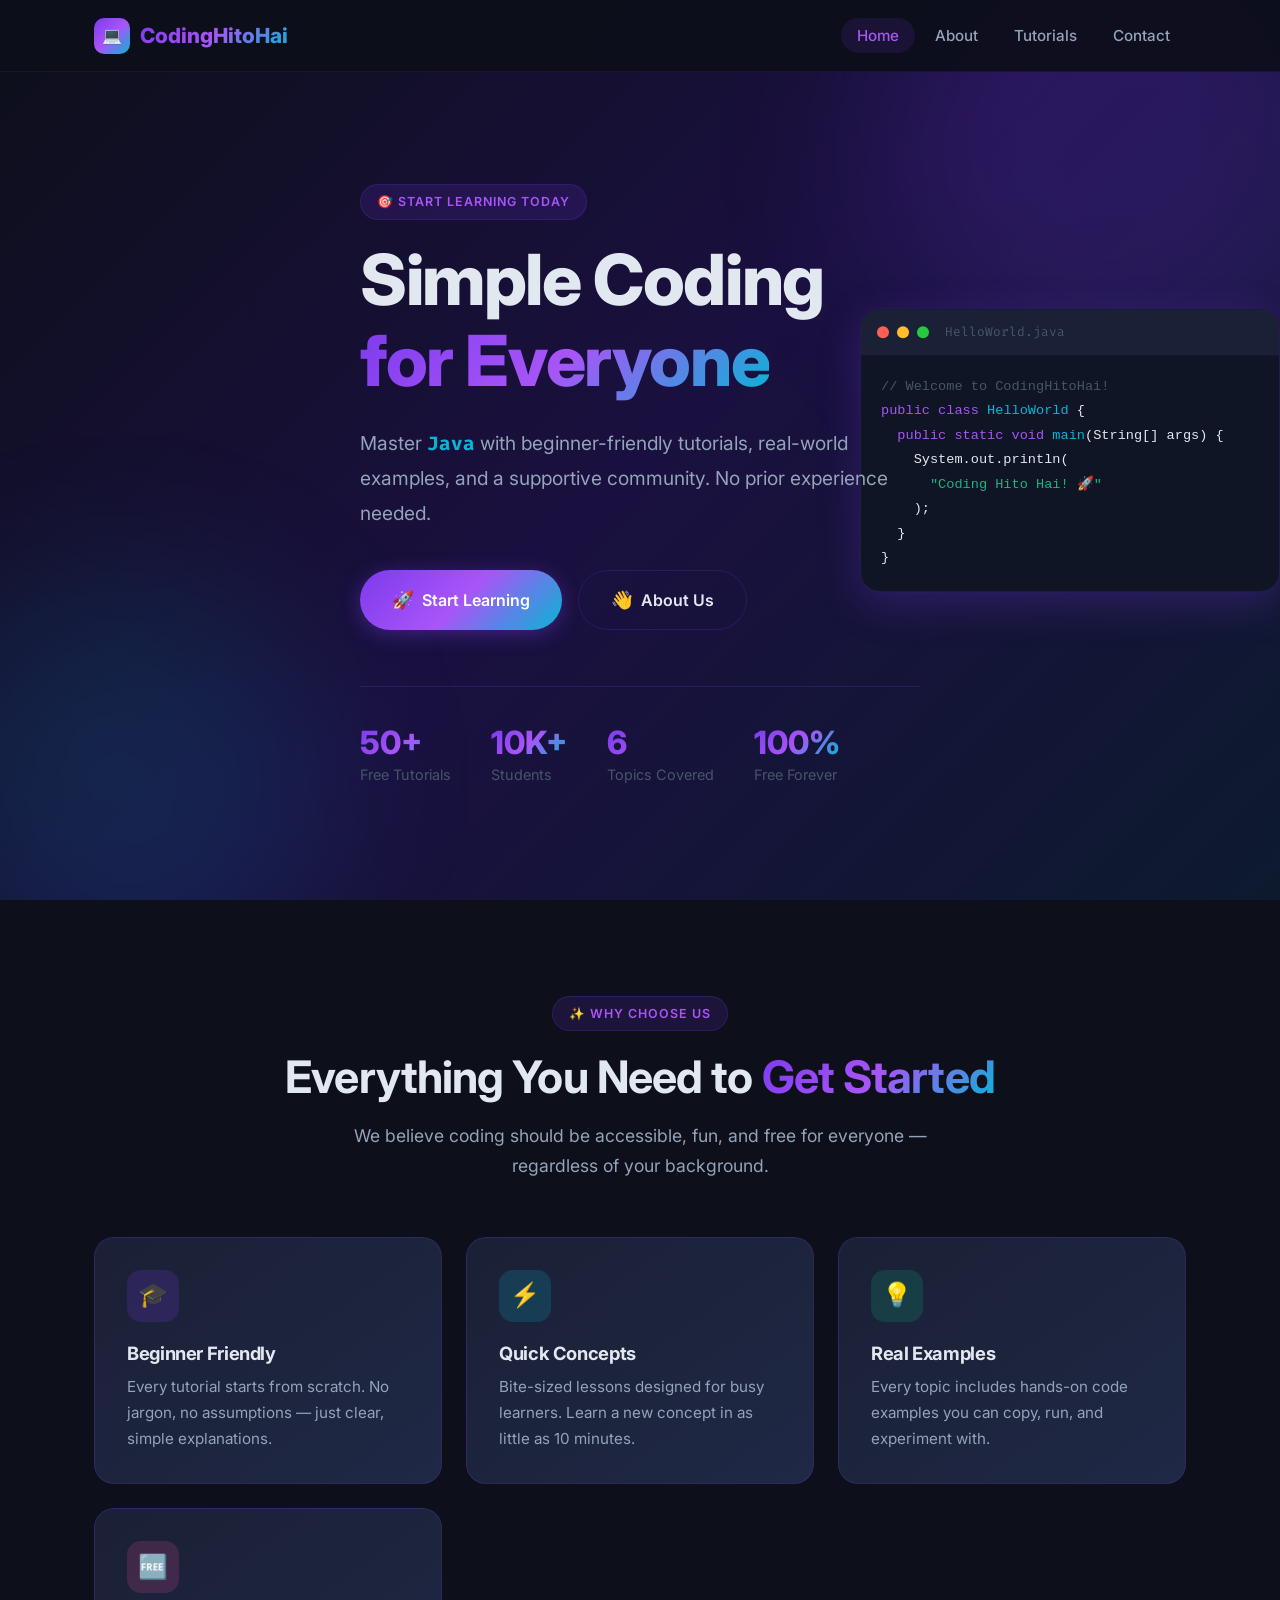
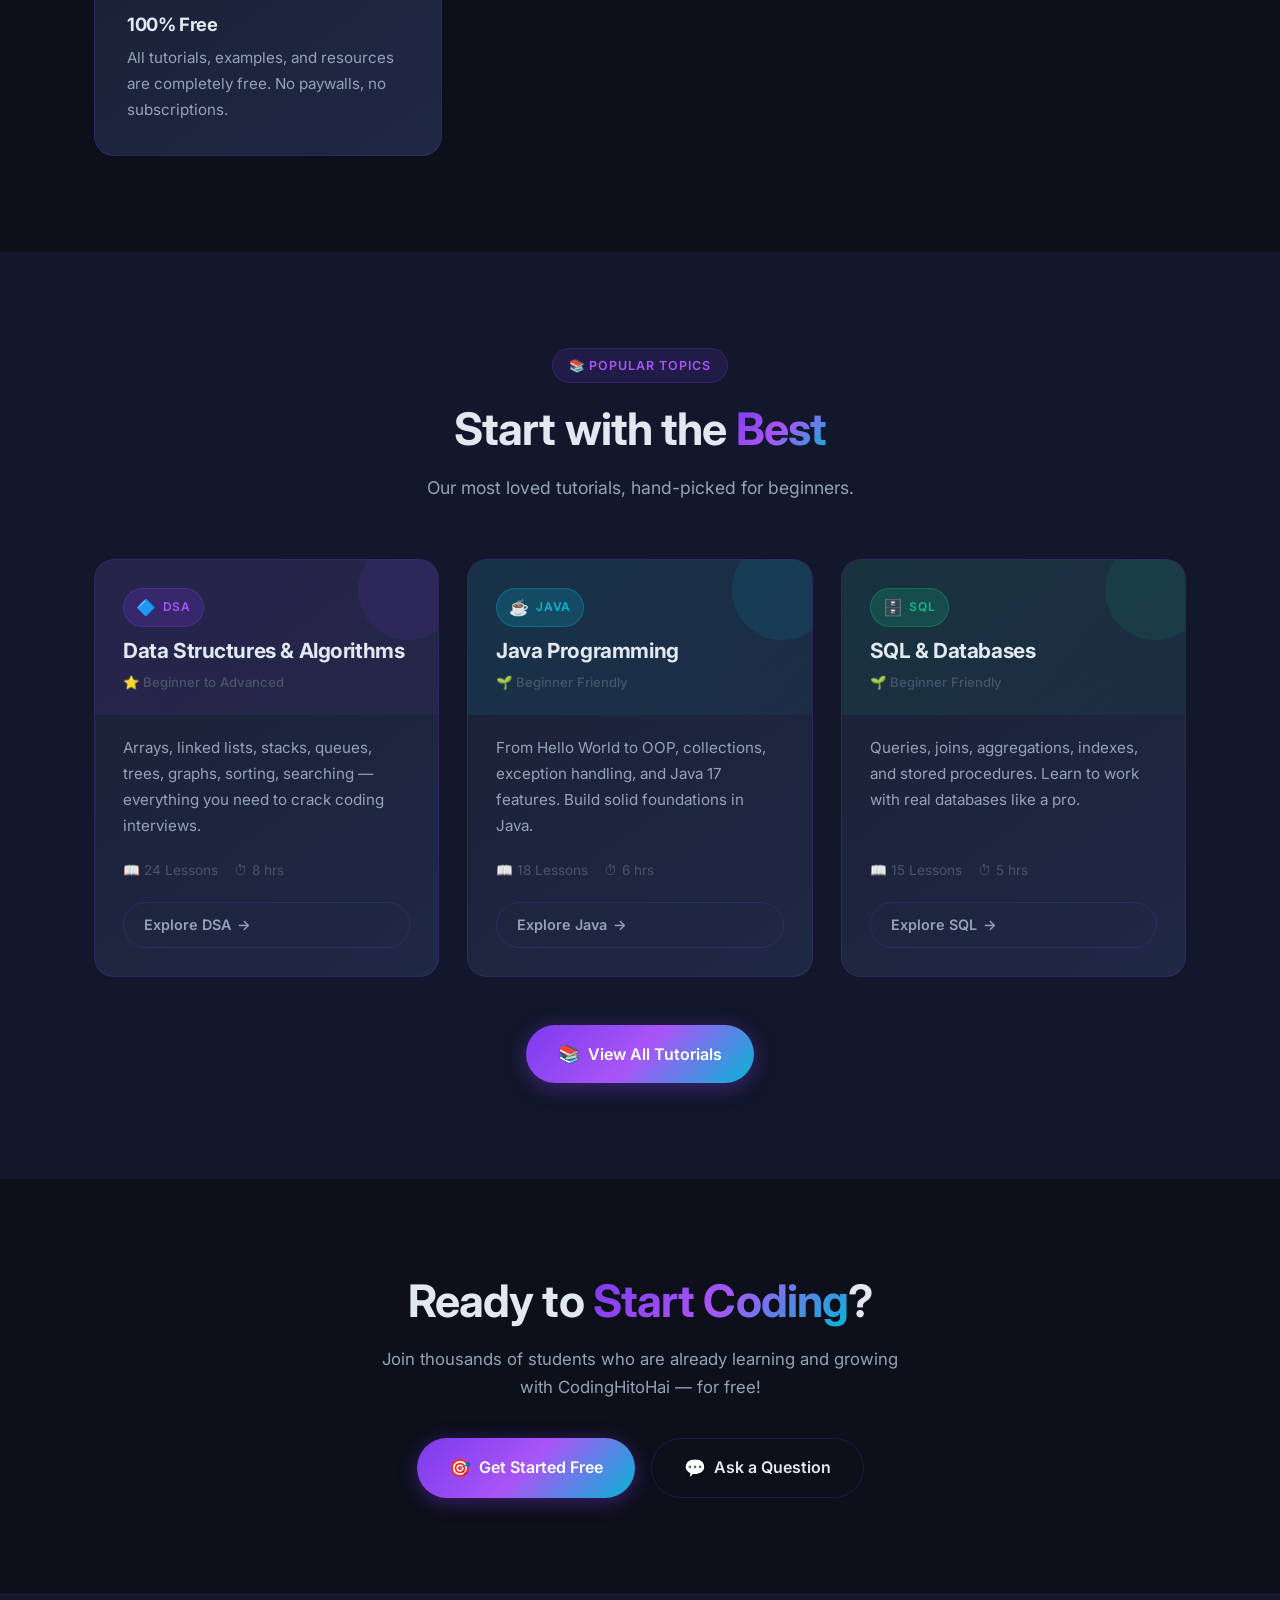
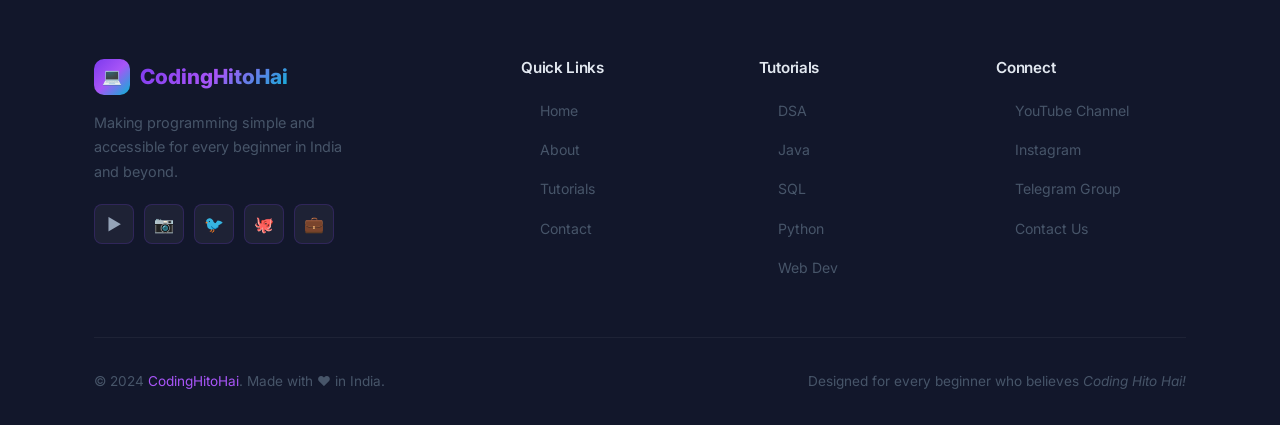
==== index.html @ 2fc4cac6 "first commit" ====
<!DOCTYPE html>
<html lang="en">
<head>
  <meta charset="UTF-8" />
  <meta name="viewport" content="width=device-width, initial-scale=1.0" />
  <meta name="description" content="CodingHitoHai - Simple coding tutorials for everyone. Learn DSA, Java, SQL, Python, Web Development and more." />
  <meta name="keywords" content="coding, tutorials, DSA, Java, SQL, Python, programming, learn to code" />
  <title>CodingHitoHai — Simple Coding for Everyone</title>
  <link rel="icon" href="data:image/svg+xml,<svg xmlns='http://www.w3.org/2000/svg' viewBox='0 0 32 32'><text y='26' font-size='26'>💻</text></svg>" />
  <link rel="stylesheet" href="css/style.css" />
</head>
<body>

  <!-- ======= NAVBAR ======= -->
  <nav class="navbar" id="navbar" role="navigation" aria-label="Main Navigation">
    <div class="nav-container">
      <a href="index.html" class="nav-logo" aria-label="CodingHitoHai Home">
        <div class="logo-icon" aria-hidden="true">💻</div>
        <span>CodingHitoHai</span>
      </a>

      <ul class="nav-links" id="navLinks" role="menubar">
        <li role="none"><a href="index.html" role="menuitem">Home</a></li>
        <li role="none"><a href="about.html" role="menuitem">About</a></li>
        <li role="none"><a href="tutorials.html" role="menuitem">Tutorials</a></li>
        <li role="none"><a href="contact.html" role="menuitem">Contact</a></li>
      </ul>

      <button class="nav-toggle" id="navToggle" aria-label="Toggle menu" aria-expanded="false" aria-controls="navLinks">
        <span></span><span></span><span></span>
      </button>
    </div>
  </nav>

  <!-- ======= HERO ======= -->
  <section class="hero" id="hero" aria-label="Hero Section">
    <div class="container">
      <div class="hero-content">
        <div class="badge" aria-hidden="true">🎯 Start Learning Today</div>

        <h1 class="hero-tagline">
          Simple Coding<br />
          <span class="text-gradient">for Everyone</span>
        </h1>

        <p class="hero-desc">
          Master <strong id="typingText" style="color:var(--accent-cyan);font-family:var(--font-mono);"></strong>&nbsp;with beginner-friendly tutorials, real-world examples, and a supportive community. No prior experience needed.
        </p>

        <div class="hero-cta">
          <a href="tutorials.html" class="btn btn-primary" id="startLearningBtn">
            <span class="btn-icon">🚀</span> Start Learning
          </a>
          <a href="about.html" class="btn btn-outline">
            <span class="btn-icon">👋</span> About Us
          </a>
        </div>

        <div class="hero-stats">
          <div class="stat-item">
            <div class="stat-value" data-target="50" data-suffix="+">0+</div>
            <div class="stat-label">Free Tutorials</div>
          </div>
          <div class="stat-item">
            <div class="stat-value" data-target="10" data-suffix="K+">0K+</div>
            <div class="stat-label">Students</div>
          </div>
          <div class="stat-item">
            <div class="stat-value" data-target="6" data-suffix="">0</div>
            <div class="stat-label">Topics Covered</div>
          </div>
          <div class="stat-item">
            <div class="stat-value" data-target="100" data-suffix="%">0%</div>
            <div class="stat-label">Free Forever</div>
          </div>
        </div>
      </div>
    </div>

    <!-- Floating Code Window (visible on large screens) -->
    <div class="hero-visual" aria-hidden="true">
      <div class="code-window">
        <div class="code-window-bar">
          <span class="dot dot-red"></span>
          <span class="dot dot-yellow"></span>
          <span class="dot dot-green"></span>
          <span class="code-window-title">HelloWorld.java</span>
        </div>
        <div class="code-body">
          <code class="code-line"><span class="c-comment">// Welcome to CodingHitoHai!</span></code>
          <code class="code-line"><span class="c-keyword">public class</span> <span class="c-funcname">HelloWorld</span> <span class="c-bracket">{</span></code>
          <code class="code-line">&nbsp;&nbsp;<span class="c-keyword">public static void</span> <span class="c-funcname">main</span><span class="c-bracket">(</span>String<span class="c-bracket">[]</span> args<span class="c-bracket">) {</span></code>
          <code class="code-line">&nbsp;&nbsp;&nbsp;&nbsp;System.out.println<span class="c-bracket">(</span></code>
          <code class="code-line">&nbsp;&nbsp;&nbsp;&nbsp;&nbsp;&nbsp;<span class="c-string">"Coding Hito Hai! 🚀"</span></code>
          <code class="code-line">&nbsp;&nbsp;&nbsp;&nbsp;<span class="c-bracket">);</span></code>
          <code class="code-line">&nbsp;&nbsp;<span class="c-bracket">}</span></code>
          <code class="code-line"><span class="c-bracket">}</span></code>
        </div>
      </div>
    </div>
  </section>

  <!-- ======= FEATURES ======= -->
  <section class="section-pad" id="features" aria-label="Features">
    <div class="container">
      <div class="text-center">
        <div class="badge reveal">✨ Why Choose Us</div>
        <h2 class="section-title reveal reveal-delay-1">Everything You Need to <span class="text-gradient">Get Started</span></h2>
        <p class="section-subtitle reveal reveal-delay-2">We believe coding should be accessible, fun, and free for everyone — regardless of your background.</p>
      </div>

      <div class="features-grid">
        <div class="feature-card reveal reveal-delay-1">
          <div class="feature-icon purple">🎓</div>
          <h3>Beginner Friendly</h3>
          <p>Every tutorial starts from scratch. No jargon, no assumptions — just clear, simple explanations.</p>
        </div>
        <div class="feature-card reveal reveal-delay-2">
          <div class="feature-icon cyan">⚡</div>
          <h3>Quick Concepts</h3>
          <p>Bite-sized lessons designed for busy learners. Learn a new concept in as little as 10 minutes.</p>
        </div>
        <div class="feature-card reveal reveal-delay-3">
          <div class="feature-icon green">💡</div>
          <h3>Real Examples</h3>
          <p>Every topic includes hands-on code examples you can copy, run, and experiment with.</p>
        </div>
        <div class="feature-card reveal reveal-delay-4">
          <div class="feature-icon pink">🆓</div>
          <h3>100% Free</h3>
          <p>All tutorials, examples, and resources are completely free. No paywalls, no subscriptions.</p>
        </div>
      </div>
    </div>
  </section>

  <!-- ======= POPULAR TUTORIALS PREVIEW ======= -->
  <section class="section-pad" id="popular" style="background: var(--bg-secondary);" aria-label="Popular Tutorials">
    <div class="container">
      <div class="text-center">
        <div class="badge reveal">📚 Popular Topics</div>
        <h2 class="section-title reveal reveal-delay-1">Start with the <span class="text-gradient">Best</span></h2>
        <p class="section-subtitle reveal reveal-delay-2">Our most loved tutorials, hand-picked for beginners.</p>
      </div>

      <div class="tutorials-grid">
        <!-- DSA -->
        <article class="tutorial-card card-dsa reveal reveal-delay-1">
          <div class="tutorial-card-header">
            <div class="card-lang-badge badge-purple">
              <span class="card-lang-icon">🔷</span> DSA
            </div>
            <h3>Data Structures & Algorithms</h3>
            <span class="card-level">⭐ Beginner to Advanced</span>
          </div>
          <div class="tutorial-card-body">
            <p>Arrays, linked lists, stacks, queues, trees, graphs, sorting, searching — everything you need to crack coding interviews.</p>
            <div class="card-meta">
              <span class="card-meta-item">📖 24 Lessons</span>
              <span class="card-meta-item">⏱ 8 hrs</span>
            </div>
            <a href="tutorials.html" class="btn-card">Explore DSA <span>→</span></a>
          </div>
        </article>

        <!-- Java -->
        <article class="tutorial-card card-java reveal reveal-delay-2">
          <div class="tutorial-card-header">
            <div class="card-lang-badge badge-cyan">
              <span class="card-lang-icon">☕</span> Java
            </div>
            <h3>Java Programming</h3>
            <span class="card-level">🌱 Beginner Friendly</span>
          </div>
          <div class="tutorial-card-body">
            <p>From Hello World to OOP, collections, exception handling, and Java 17 features. Build solid foundations in Java.</p>
            <div class="card-meta">
              <span class="card-meta-item">📖 18 Lessons</span>
              <span class="card-meta-item">⏱ 6 hrs</span>
            </div>
            <a href="tutorials.html" class="btn-card">Explore Java <span>→</span></a>
          </div>
        </article>

        <!-- SQL -->
        <article class="tutorial-card card-sql reveal reveal-delay-3">
          <div class="tutorial-card-header">
            <div class="card-lang-badge badge-green">
              <span class="card-lang-icon">🗄️</span> SQL
            </div>
            <h3>SQL & Databases</h3>
            <span class="card-level">🌱 Beginner Friendly</span>
          </div>
          <div class="tutorial-card-body">
            <p>Queries, joins, aggregations, indexes, and stored procedures. Learn to work with real databases like a pro.</p>
            <div class="card-meta">
              <span class="card-meta-item">📖 15 Lessons</span>
              <span class="card-meta-item">⏱ 5 hrs</span>
            </div>
            <a href="tutorials.html" class="btn-card">Explore SQL <span>→</span></a>
          </div>
        </article>
      </div>

      <div class="text-center" style="margin-top: 48px;">
        <a href="tutorials.html" class="btn btn-primary reveal">
          <span class="btn-icon">📚</span> View All Tutorials
        </a>
      </div>
    </div>
  </section>

  <!-- ======= CTA STRIP ======= -->
  <section class="section-pad" aria-label="Call To Action">
    <div class="container text-center">
      <h2 class="reveal">Ready to <span class="text-gradient">Start Coding</span>?</h2>
      <p class="reveal reveal-delay-1" style="max-width:520px;margin:16px auto 36px;">Join thousands of students who are already learning and growing with CodingHitoHai — for free!</p>
      <div style="display:flex;gap:16px;justify-content:center;flex-wrap:wrap;">
        <a href="tutorials.html" class="btn btn-primary reveal reveal-delay-2">
          <span class="btn-icon">🎯</span> Get Started Free
        </a>
        <a href="contact.html" class="btn btn-outline reveal reveal-delay-3">
          <span class="btn-icon">💬</span> Ask a Question
        </a>
      </div>
    </div>
  </section>

  <!-- ======= FOOTER ======= -->
  <footer class="footer" role="contentinfo">
    <div class="container">
      <div class="footer-grid">
        <div class="footer-brand">
          <div class="nav-logo">
            <div class="logo-icon" aria-hidden="true">💻</div>
            <span>CodingHitoHai</span>
          </div>
          <p>Making programming simple and accessible for every beginner in India and beyond.</p>
          <div class="social-links" aria-label="Social Media Links">
            <a href="#" class="social-btn" aria-label="YouTube" title="YouTube">▶</a>
            <a href="#" class="social-btn" aria-label="Instagram" title="Instagram">📷</a>
            <a href="#" class="social-btn" aria-label="Twitter" title="Twitter">🐦</a>
            <a href="#" class="social-btn" aria-label="GitHub" title="GitHub">🐙</a>
            <a href="#" class="social-btn" aria-label="LinkedIn" title="LinkedIn">💼</a>
          </div>
        </div>

        <div class="footer-col">
          <h4>Quick Links</h4>
          <ul class="footer-links">
            <li><a href="index.html">Home</a></li>
            <li><a href="about.html">About</a></li>
            <li><a href="tutorials.html">Tutorials</a></li>
            <li><a href="contact.html">Contact</a></li>
          </ul>
        </div>

        <div class="footer-col">
          <h4>Tutorials</h4>
          <ul class="footer-links">
            <li><a href="tutorials.html">DSA</a></li>
            <li><a href="tutorials.html">Java</a></li>
            <li><a href="tutorials.html">SQL</a></li>
            <li><a href="tutorials.html">Python</a></li>
            <li><a href="tutorials.html">Web Dev</a></li>
          </ul>
        </div>

        <div class="footer-col">
          <h4>Connect</h4>
          <ul class="footer-links">
            <li><a href="#">YouTube Channel</a></li>
            <li><a href="#">Instagram</a></li>
            <li><a href="#">Telegram Group</a></li>
            <li><a href="contact.html">Contact Us</a></li>
          </ul>
        </div>
      </div>

      <div class="footer-bottom">
        <p>© 2024 <a href="index.html">CodingHitoHai</a>. Made with ❤️ in India.</p>
        <p>Designed for every beginner who believes <em>Coding Hito Hai!</em></p>
      </div>
    </div>
  </footer>

  <script src="js/main.js"></script>
</body>
</html>
---- css/style.css ----
/* =============================================
   CodingHitoHai - Main Stylesheet
   ============================================= */

/* --- Google Fonts Import --- */
@import url('https://fonts.googleapis.com/css2?family=Inter:wght@300;400;500;600;700;800&family=Fira+Code:wght@400;500;600&display=swap');

/* --- CSS Custom Properties (Design Tokens) --- */
:root {
  --bg-primary: #0d0f1a;
  --bg-secondary: #12172b;
  --bg-card: #1a2035;
  --bg-card-hover: #1f2845;
  --bg-navbar: rgba(13, 15, 26, 0.92);

  --accent-primary: #7c3aed;
  --accent-secondary: #a855f7;
  --accent-glow: rgba(124, 58, 237, 0.35);
  --accent-cyan: #06b6d4;
  --accent-pink: #ec4899;
  --accent-green: #10b981;

  --text-primary: #e2e8f0;
  --text-secondary: #94a3b8;
  --text-muted: #475569;

  --border-color: rgba(124, 58, 237, 0.2);
  --border-hover: rgba(124, 58, 237, 0.6);

  --gradient-hero: linear-gradient(135deg, #0d0f1a 0%, #1a1040 50%, #0d1a2e 100%);
  --gradient-accent: linear-gradient(135deg, #7c3aed, #a855f7, #06b6d4);
  --gradient-card: linear-gradient(145deg, #1a2035, #1f2845);

  --shadow-card: 0 4px 24px rgba(0, 0, 0, 0.4);
  --shadow-card-hover: 0 12px 40px rgba(124, 58, 237, 0.25);
  --shadow-btn: 0 4px 20px rgba(124, 58, 237, 0.4);
  --shadow-btn-hover: 0 8px 32px rgba(124, 58, 237, 0.65);

  --radius-sm: 8px;
  --radius-md: 14px;
  --radius-lg: 20px;
  --radius-xl: 28px;
  --radius-full: 9999px;

  --transition-fast: 0.2s ease;
  --transition-smooth: 0.35s cubic-bezier(0.4, 0, 0.2, 1);
  --transition-bounce: 0.4s cubic-bezier(0.34, 1.56, 0.64, 1);

  --font-sans: 'Inter', sans-serif;
  --font-mono: 'Fira Code', monospace;

  --nav-height: 72px;
}

/* --- Reset & Base --- */
*, *::before, *::after { box-sizing: border-box; margin: 0; padding: 0; }

html { scroll-behavior: smooth; font-size: 16px; }

body {
  font-family: var(--font-sans);
  background-color: var(--bg-primary);
  color: var(--text-primary);
  line-height: 1.7;
  min-height: 100vh;
  overflow-x: hidden;
}

img { max-width: 100%; display: block; }
a { text-decoration: none; color: inherit; }

/* =============================================
   UTILITY CLASSES
   ============================================= */
.container { max-width: 1140px; margin: 0 auto; padding: 0 24px; }
.section-pad { padding: 96px 0; }
.text-center { text-align: center; }
.text-gradient {
  background: var(--gradient-accent);
  -webkit-background-clip: text;
  -webkit-text-fill-color: transparent;
  background-clip: text;
}
.sr-only { position: absolute; width: 1px; height: 1px; overflow: hidden; clip: rect(0,0,0,0); }

/* =============================================
   TYPOGRAPHY
   ============================================= */
h1, h2, h3, h4, h5 { font-weight: 700; line-height: 1.2; letter-spacing: -0.02em; }
h1 { font-size: clamp(2.4rem, 6vw, 4.2rem); }
h2 { font-size: clamp(1.8rem, 4vw, 2.8rem); }
h3 { font-size: 1.35rem; }
p { color: var(--text-secondary); font-size: 1.05rem; }

.section-title { margin-bottom: 16px; }
.section-subtitle { font-size: 1.1rem; color: var(--text-secondary); max-width: 600px; margin: 0 auto 56px; }

/* =============================================
   BADGE / TAG
   ============================================= */
.badge {
  display: inline-block;
  padding: 6px 16px;
  border-radius: var(--radius-full);
  font-size: 0.78rem;
  font-weight: 600;
  letter-spacing: 0.08em;
  text-transform: uppercase;
  background: rgba(124, 58, 237, 0.15);
  border: 1px solid var(--border-color);
  color: var(--accent-secondary);
  margin-bottom: 20px;
}

/* =============================================
   BUTTONS
   ============================================= */
.btn {
  display: inline-flex;
  align-items: center;
  gap: 8px;
  padding: 14px 32px;
  border-radius: var(--radius-full);
  font-family: var(--font-sans);
  font-size: 1rem;
  font-weight: 600;
  cursor: pointer;
  border: none;
  transition: all var(--transition-smooth);
  position: relative;
  overflow: hidden;
}
.btn::after {
  content: '';
  position: absolute;
  inset: 0;
  background: rgba(255,255,255,0.08);
  opacity: 0;
  transition: opacity var(--transition-fast);
}
.btn:hover::after { opacity: 1; }

.btn-primary {
  background: var(--gradient-accent);
  color: #fff;
  box-shadow: var(--shadow-btn);
}
.btn-primary:hover {
  transform: translateY(-3px) scale(1.02);
  box-shadow: var(--shadow-btn-hover);
}
.btn-primary:active { transform: translateY(0) scale(0.98); }

.btn-outline {
  background: transparent;
  color: var(--text-primary);
  border: 1.5px solid var(--border-color);
}
.btn-outline:hover {
  border-color: var(--accent-primary);
  color: var(--accent-secondary);
  box-shadow: 0 0 16px var(--accent-glow);
  transform: translateY(-2px);
}

.btn-icon { font-size: 1.1rem; }

/* =============================================
   NAVBAR
   ============================================= */
.navbar {
  position: fixed;
  top: 0; left: 0; right: 0;
  height: var(--nav-height);
  background: var(--bg-navbar);
  backdrop-filter: blur(18px);
  -webkit-backdrop-filter: blur(18px);
  border-bottom: 1px solid rgba(124, 58, 237, 0.12);
  z-index: 1000;
  transition: background var(--transition-smooth);
}
.navbar.scrolled {
  background: rgba(13, 15, 26, 0.97);
  border-bottom-color: rgba(124, 58, 237, 0.22);
}

.nav-container {
  max-width: 1140px;
  margin: 0 auto;
  padding: 0 24px;
  height: 100%;
  display: flex;
  align-items: center;
  justify-content: space-between;
}

.nav-logo {
  display: flex;
  align-items: center;
  gap: 10px;
  font-size: 1.3rem;
  font-weight: 800;
}
.nav-logo .logo-icon {
  width: 36px; height: 36px;
  background: var(--gradient-accent);
  border-radius: 10px;
  display: flex;
  align-items: center;
  justify-content: center;
  font-size: 1rem;
  flex-shrink: 0;
}
.nav-logo span { background: var(--gradient-accent); -webkit-background-clip: text; -webkit-text-fill-color: transparent; background-clip: text; }

.nav-links {
  display: flex;
  align-items: center;
  gap: 4px;
  list-style: none;
}
.nav-links a {
  padding: 8px 16px;
  border-radius: var(--radius-full);
  font-size: 0.95rem;
  font-weight: 500;
  color: var(--text-secondary);
  transition: all var(--transition-fast);
}
.nav-links a:hover, .nav-links a.active {
  color: var(--text-primary);
  background: rgba(124, 58, 237, 0.12);
}
.nav-links a.active { color: var(--accent-secondary); }

/* Hamburger */
.nav-toggle {
  display: none;
  flex-direction: column;
  gap: 5px;
  cursor: pointer;
  padding: 8px;
  border-radius: 8px;
  transition: background var(--transition-fast);
}
.nav-toggle:hover { background: rgba(255,255,255,0.06); }
.nav-toggle span {
  width: 24px; height: 2px;
  background: var(--text-primary);
  border-radius: 2px;
  transition: all var(--transition-smooth);
}
.nav-toggle.open span:nth-child(1) { transform: translateY(7px) rotate(45deg); }
.nav-toggle.open span:nth-child(2) { opacity: 0; transform: scaleX(0); }
.nav-toggle.open span:nth-child(3) { transform: translateY(-7px) rotate(-45deg); }

/* =============================================
   HERO SECTION
   ============================================= */
.hero {
  min-height: 100vh;
  background: var(--gradient-hero);
  display: flex;
  align-items: center;
  position: relative;
  overflow: hidden;
  padding-top: var(--nav-height);
}

/* Animated background orbs */
.hero::before, .hero::after {
  content: '';
  position: absolute;
  border-radius: 50%;
  filter: blur(80px);
  animation: orb-float 8s ease-in-out infinite alternate;
  pointer-events: none;
}
.hero::before {
  width: 500px; height: 500px;
  background: rgba(124, 58, 237, 0.18);
  top: -100px; right: -100px;
}
.hero::after {
  width: 400px; height: 400px;
  background: rgba(6, 182, 212, 0.12);
  bottom: -80px; left: -80px;
  animation-delay: -4s;
}

@keyframes orb-float {
  from { transform: translate(0, 0) scale(1); }
  to   { transform: translate(30px, 20px) scale(1.08); }
}

.hero-content {
  position: relative;
  z-index: 2;
  max-width: 720px;
}

.hero-tagline {
  font-size: clamp(2.6rem, 6vw, 4.4rem);
  font-weight: 800;
  line-height: 1.15;
  margin-bottom: 24px;
}

.hero-desc {
  font-size: 1.2rem;
  color: var(--text-secondary);
  margin-bottom: 40px;
  max-width: 560px;
  line-height: 1.8;
}

.hero-cta { display: flex; gap: 16px; flex-wrap: wrap; }

/* Floating code window */
.hero-visual {
  position: absolute;
  right: 0; top: 50%;
  transform: translateY(-50%);
  width: 420px;
  display: none;
}

.code-window {
  background: #0f1525;
  border: 1px solid var(--border-color);
  border-radius: var(--radius-lg);
  overflow: hidden;
  box-shadow: var(--shadow-card-hover);
  animation: float-window 6s ease-in-out infinite;
}
@keyframes float-window {
  0%, 100% { transform: translateY(0px); }
  50%       { transform: translateY(-12px); }
}
.code-window-bar {
  background: #1a2035;
  padding: 12px 16px;
  display: flex;
  align-items: center;
  gap: 8px;
}
.dot { width: 12px; height: 12px; border-radius: 50%; }
.dot-red   { background: #ff5f57; }
.dot-yellow{ background: #ffbd2e; }
.dot-green { background: #28c840; }
.code-window-title { font-size: 0.8rem; color: var(--text-muted); margin-left: 8px; font-family: var(--font-mono); }
.code-body { padding: 20px; font-family: var(--font-mono); font-size: 0.85rem; line-height: 1.8; }
.code-line { display: block; }
.c-keyword  { color: #a855f7; }
.c-funcname { color: #06b6d4; }
.c-string   { color: #10b981; }
.c-comment  { color: #475569; }
.c-number   { color: #f59e0b; }
.c-bracket  { color: #e2e8f0; }

/* Stats row */
.hero-stats {
  display: flex;
  gap: 40px;
  margin-top: 56px;
  padding-top: 40px;
  border-top: 1px solid var(--border-color);
  flex-wrap: wrap;
}
.stat-item { text-align: left; }
.stat-value {
  font-size: 2rem;
  font-weight: 800;
  background: var(--gradient-accent);
  -webkit-background-clip: text;
  -webkit-text-fill-color: transparent;
  background-clip: text;
  line-height: 1;
}
.stat-label { font-size: 0.9rem; color: var(--text-muted); margin-top: 4px; }

/* =============================================
   FEATURES SECTION
   ============================================= */
.features-grid {
  display: grid;
  grid-template-columns: repeat(auto-fit, minmax(260px, 1fr));
  gap: 24px;
}

.feature-card {
  background: var(--gradient-card);
  border: 1px solid var(--border-color);
  border-radius: var(--radius-lg);
  padding: 32px;
  transition: all var(--transition-smooth);
  position: relative;
  overflow: hidden;
}
.feature-card::before {
  content: '';
  position: absolute;
  top: 0; left: 0; right: 0;
  height: 2px;
  background: var(--gradient-accent);
  transform: scaleX(0);
  transform-origin: left;
  transition: transform var(--transition-smooth);
}
.feature-card:hover { transform: translateY(-6px); border-color: var(--border-hover); box-shadow: var(--shadow-card-hover); }
.feature-card:hover::before { transform: scaleX(1); }

.feature-icon {
  width: 52px; height: 52px;
  border-radius: var(--radius-md);
  display: flex;
  align-items: center;
  justify-content: center;
  font-size: 1.5rem;
  margin-bottom: 20px;
}
.feature-icon.purple { background: rgba(124, 58, 237, 0.18); }
.feature-icon.cyan   { background: rgba(6, 182, 212, 0.18); }
.feature-icon.green  { background: rgba(16, 185, 129, 0.18); }
.feature-icon.pink   { background: rgba(236, 72, 153, 0.18); }

.feature-card h3 { font-size: 1.15rem; margin-bottom: 10px; }
.feature-card p  { font-size: 0.95rem; }

/* =============================================
   TUTORIAL CARDS
   ============================================= */
.tutorials-grid {
  display: grid;
  grid-template-columns: repeat(auto-fill, minmax(300px, 1fr));
  gap: 28px;
}

.tutorial-card {
  background: var(--gradient-card);
  border: 1px solid var(--border-color);
  border-radius: var(--radius-lg);
  overflow: hidden;
  transition: all var(--transition-smooth);
  display: flex;
  flex-direction: column;
  cursor: pointer;
}
.tutorial-card:hover {
  transform: translateY(-8px);
  border-color: var(--border-hover);
  box-shadow: var(--shadow-card-hover);
}

.tutorial-card-header {
  padding: 28px 28px 20px;
  position: relative;
  overflow: hidden;
}
.tutorial-card-header::after {
  content: '';
  position: absolute;
  right: -20px; top: -20px;
  width: 100px; height: 100px;
  border-radius: 50%;
  opacity: 0.1;
  transition: all var(--transition-smooth);
}
.tutorial-card:hover .tutorial-card-header::after { transform: scale(1.4); opacity: 0.15; }

.card-dsa    .tutorial-card-header { background: linear-gradient(135deg, rgba(124,58,237,0.12), rgba(168,85,247,0.05)); }
.card-dsa    .tutorial-card-header::after { background: #7c3aed; }
.card-java   .tutorial-card-header { background: linear-gradient(135deg, rgba(6,182,212,0.12), rgba(6,182,212,0.05)); }
.card-java   .tutorial-card-header::after { background: #06b6d4; }
.card-sql    .tutorial-card-header { background: linear-gradient(135deg, rgba(16,185,129,0.12), rgba(16,185,129,0.05)); }
.card-sql    .tutorial-card-header::after { background: #10b981; }
.card-python .tutorial-card-header { background: linear-gradient(135deg, rgba(245,158,11,0.12), rgba(245,158,11,0.05)); }
.card-python .tutorial-card-header::after { background: #f59e0b; }
.card-web    .tutorial-card-header { background: linear-gradient(135deg, rgba(236,72,153,0.12), rgba(236,72,153,0.05)); }
.card-web    .tutorial-card-header::after { background: #ec4899; }
.card-cpp    .tutorial-card-header { background: linear-gradient(135deg, rgba(239,68,68,0.12), rgba(239,68,68,0.05)); }
.card-cpp    .tutorial-card-header::after { background: #ef4444; }

.card-lang-badge {
  display: inline-flex;
  align-items: center;
  gap: 6px;
  padding: 5px 12px;
  border-radius: var(--radius-full);
  font-size: 0.75rem;
  font-weight: 600;
  text-transform: uppercase;
  letter-spacing: 0.06em;
  margin-bottom: 12px;
}
.badge-purple { background: rgba(124,58,237,0.2); color: #a855f7; border: 1px solid rgba(124,58,237,0.3); }
.badge-cyan   { background: rgba(6,182,212,0.2);  color: #06b6d4; border: 1px solid rgba(6,182,212,0.3); }
.badge-green  { background: rgba(16,185,129,0.2); color: #10b981; border: 1px solid rgba(16,185,129,0.3); }
.badge-yellow { background: rgba(245,158,11,0.2); color: #f59e0b; border: 1px solid rgba(245,158,11,0.3); }
.badge-pink   { background: rgba(236,72,153,0.2); color: #ec4899; border: 1px solid rgba(236,72,153,0.3); }
.badge-red    { background: rgba(239,68,68,0.2);  color: #ef4444; border: 1px solid rgba(239,68,68,0.3); }

.card-lang-icon { font-size: 1rem; }

.tutorial-card-header h3 { font-size: 1.3rem; margin-bottom: 4px; }
.tutorial-card-header .card-level {
  font-size: 0.82rem;
  color: var(--text-muted);
  font-weight: 500;
}

.tutorial-card-body {
  padding: 20px 28px 28px;
  flex: 1;
  display: flex;
  flex-direction: column;
}
.tutorial-card-body p { font-size: 0.95rem; flex: 1; margin-bottom: 20px; }

.card-meta {
  display: flex;
  align-items: center;
  gap: 16px;
  font-size: 0.85rem;
  color: var(--text-muted);
  margin-bottom: 20px;
}
.card-meta-item { display: flex; align-items: center; gap: 5px; }

.card-progress { margin-bottom: 20px; }
.progress-label { display: flex; justify-content: space-between; font-size: 0.82rem; color: var(--text-muted); margin-bottom: 6px; }
.progress-bar { height: 4px; background: rgba(255,255,255,0.06); border-radius: 2px; overflow: hidden; }
.progress-fill { height: 100%; border-radius: 2px; transition: width 1s ease; }
.fill-purple { background: linear-gradient(90deg, #7c3aed, #a855f7); }
.fill-cyan   { background: linear-gradient(90deg, #06b6d4, #0ea5e9); }
.fill-green  { background: linear-gradient(90deg, #10b981, #34d399); }
.fill-yellow { background: linear-gradient(90deg, #f59e0b, #fbbf24); }
.fill-pink   { background: linear-gradient(90deg, #ec4899, #f472b6); }
.fill-red    { background: linear-gradient(90deg, #ef4444, #f87171); }

.btn-card {
  display: inline-flex;
  align-items: center;
  gap: 6px;
  padding: 10px 20px;
  border-radius: var(--radius-full);
  font-size: 0.9rem;
  font-weight: 600;
  border: 1.5px solid var(--border-color);
  color: var(--text-secondary);
  transition: all var(--transition-smooth);
  cursor: pointer;
  background: transparent;
}
.btn-card:hover {
  border-color: var(--accent-primary);
  color: var(--accent-secondary);
  box-shadow: 0 0 14px var(--accent-glow);
  transform: translateX(4px);
}

/* =============================================
   ABOUT SECTION
   ============================================= */
.about-grid {
  display: grid;
  grid-template-columns: 1fr 1fr;
  gap: 64px;
  align-items: center;
}

.about-image-wrap {
  position: relative;
}
.about-avatar {
  width: 100%;
  max-width: 380px;
  border-radius: var(--radius-xl);
  border: 2px solid var(--border-color);
  box-shadow: var(--shadow-card);
  display: flex;
  flex-direction: column;
  overflow: hidden;
  background: var(--gradient-card);
}
.about-avatar-top {
  height: 180px;
  background: linear-gradient(135deg, #1a0d3f 0%, #0d1a2e 100%);
  display: flex;
  align-items: center;
  justify-content: center;
  font-size: 5rem;
  position: relative;
  overflow: hidden;
}
.about-avatar-top::before {
  content: '';
  position: absolute;
  width: 160px; height: 160px;
  border-radius: 50%;
  background: rgba(124,58,237,0.15);
  filter: blur(30px);
}
.about-avatar-body { padding: 24px; }
.about-avatar-body h3 { font-size: 1.25rem; margin-bottom: 4px; }
.about-avatar-body .role { font-size: 0.9rem; color: var(--accent-secondary); font-weight: 500; }
.about-avatar-body .bio { font-size: 0.88rem; color: var(--text-muted); margin-top: 10px; }

.floating-badge {
  position: absolute;
  background: var(--bg-card);
  border: 1px solid var(--border-color);
  border-radius: var(--radius-md);
  padding: 10px 14px;
  display: flex;
  align-items: center;
  gap: 8px;
  font-size: 0.82rem;
  font-weight: 500;
  box-shadow: var(--shadow-card);
  animation: float-badge 4s ease-in-out infinite;
}
.floating-badge.badge-1 { top: -20px; right: -20px; animation-delay: 0s; }
.floating-badge.badge-2 { bottom: -20px; left: -20px; animation-delay: -2s; }
@keyframes float-badge {
  0%, 100% { transform: translateY(0); }
  50%       { transform: translateY(-8px); }
}
.floating-badge .badge-icon { font-size: 1.2rem; }

.about-content .badge { margin-bottom: 16px; }
.about-content h2 { margin-bottom: 20px; }
.about-content p { margin-bottom: 20px; font-size: 1rem; }

.about-tags {
  display: flex;
  flex-wrap: wrap;
  gap: 10px;
  margin: 24px 0;
}
.about-tag {
  padding: 6px 14px;
  border-radius: var(--radius-full);
  font-size: 0.85rem;
  font-weight: 500;
  background: rgba(124,58,237,0.1);
  border: 1px solid var(--border-color);
  color: var(--text-secondary);
  transition: all var(--transition-fast);
}
.about-tag:hover { background: rgba(124,58,237,0.2); color: var(--accent-secondary); border-color: var(--border-hover); }

/* =============================================
   CONTACT SECTION
   ============================================= */
.contact-wrapper {
  display: grid;
  grid-template-columns: 1fr 1.4fr;
  gap: 56px;
  align-items: start;
}

.contact-info h2 { margin-bottom: 16px; }
.contact-info .lead { font-size: 1.05rem; color: var(--text-secondary); margin-bottom: 40px; }

.contact-links { display: flex; flex-direction: column; gap: 16px; }
.contact-link {
  display: flex;
  align-items: center;
  gap: 16px;
  padding: 18px 20px;
  border-radius: var(--radius-md);
  background: var(--bg-card);
  border: 1px solid var(--border-color);
  transition: all var(--transition-smooth);
}
.contact-link:hover { border-color: var(--border-hover); transform: translateX(6px); box-shadow: var(--shadow-card-hover); }
.contact-link-icon {
  width: 44px; height: 44px;
  border-radius: var(--radius-sm);
  display: flex;
  align-items: center;
  justify-content: center;
  font-size: 1.2rem;
  flex-shrink: 0;
}
.ci-purple { background: rgba(124,58,237,0.15); }
.ci-cyan   { background: rgba(6,182,212,0.15); }
.ci-green  { background: rgba(16,185,129,0.15); }
.contact-link-text .link-label { font-size: 0.78rem; color: var(--text-muted); font-weight: 500; }
.contact-link-text .link-value { font-size: 0.95rem; font-weight: 600; }

/* Form */
.contact-form-card {
  background: var(--gradient-card);
  border: 1px solid var(--border-color);
  border-radius: var(--radius-xl);
  padding: 40px;
}
.form-title { font-size: 1.4rem; margin-bottom: 28px; }

.form-group { margin-bottom: 22px; }
.form-group label {
  display: block;
  font-size: 0.9rem;
  font-weight: 500;
  color: var(--text-secondary);
  margin-bottom: 8px;
}
.form-control {
  width: 100%;
  padding: 14px 18px;
  background: rgba(255,255,255,0.04);
  border: 1.5px solid rgba(255,255,255,0.08);
  border-radius: var(--radius-md);
  color: var(--text-primary);
  font-family: var(--font-sans);
  font-size: 0.98rem;
  outline: none;
  transition: all var(--transition-fast);
}
.form-control:focus {
  border-color: var(--accent-primary);
  background: rgba(124,58,237,0.05);
  box-shadow: 0 0 0 3px var(--accent-glow);
}
.form-control::placeholder { color: var(--text-muted); }

textarea.form-control { resize: vertical; min-height: 130px; }

.form-row { display: grid; grid-template-columns: 1fr 1fr; gap: 16px; }

.form-success {
  display: none;
  text-align: center;
  padding: 24px;
}
.success-icon { font-size: 3rem; margin-bottom: 12px; }
.form-success h3 { margin-bottom: 8px; }
.form-success p { font-size: 0.95rem; }

/* =============================================
   FOOTER
   ============================================= */
.footer {
  background: var(--bg-secondary);
  border-top: 1px solid var(--border-color);
  padding: 64px 0 32px;
}

.footer-grid {
  display: grid;
  grid-template-columns: 2fr 1fr 1fr 1fr;
  gap: 48px;
  margin-bottom: 56px;
}

.footer-brand .nav-logo { margin-bottom: 16px; }
.footer-brand p { font-size: 0.9rem; color: var(--text-muted); max-width: 260px; line-height: 1.7; }

.social-links { display: flex; gap: 10px; margin-top: 20px; }
.social-btn {
  width: 40px; height: 40px;
  border-radius: var(--radius-sm);
  background: rgba(255,255,255,0.05);
  border: 1px solid var(--border-color);
  display: flex;
  align-items: center;
  justify-content: center;
  font-size: 1rem;
  color: var(--text-secondary);
  transition: all var(--transition-smooth);
  cursor: pointer;
}
.social-btn:hover {
  background: rgba(124,58,237,0.15);
  border-color: var(--border-hover);
  color: var(--accent-secondary);
  transform: translateY(-3px);
}

.footer-col h4 { font-size: 0.95rem; font-weight: 600; margin-bottom: 20px; color: var(--text-primary); }
.footer-links { list-style: none; display: flex; flex-direction: column; gap: 12px; }
.footer-links a {
  font-size: 0.88rem;
  color: var(--text-muted);
  transition: all var(--transition-fast);
  display: inline-flex;
  align-items: center;
  gap: 6px;
}
.footer-links a:hover { color: var(--accent-secondary); transform: translateX(4px); }
.footer-links a::before { content: '→'; opacity: 0; transition: opacity var(--transition-fast); }
.footer-links a:hover::before { opacity: 1; }

.footer-bottom {
  display: flex;
  align-items: center;
  justify-content: space-between;
  padding-top: 32px;
  border-top: 1px solid rgba(255,255,255,0.05);
  flex-wrap: wrap;
  gap: 16px;
}
.footer-bottom p { font-size: 0.85rem; color: var(--text-muted); }
.footer-bottom p a { color: var(--accent-secondary); }
.footer-bottom p a:hover { text-decoration: underline; }

/* =============================================
   SCROLL ANIMATIONS
   ============================================= */
.reveal {
  opacity: 0;
  transform: translateY(32px);
  transition: opacity 0.7s ease, transform 0.7s ease;
}
.reveal.visible { opacity: 1; transform: translateY(0); }
.reveal-delay-1 { transition-delay: 0.1s; }
.reveal-delay-2 { transition-delay: 0.2s; }
.reveal-delay-3 { transition-delay: 0.3s; }
.reveal-delay-4 { transition-delay: 0.4s; }

/* =============================================
   PAGE HERO (inner pages)
   ============================================= */
.page-hero {
  padding: 140px 0 80px;
  background: var(--gradient-hero);
  position: relative;
  overflow: hidden;
  text-align: center;
}
.page-hero::before {
  content: '';
  position: absolute;
  width: 600px; height: 600px;
  border-radius: 50%;
  background: rgba(124,58,237,0.1);
  filter: blur(80px);
  top: 50%; left: 50%;
  transform: translate(-50%, -50%);
  pointer-events: none;
}
.page-hero-content { position: relative; z-index: 2; }
.page-hero h1 { margin-bottom: 16px; }
.page-hero p { font-size: 1.15rem; color: var(--text-secondary); max-width: 520px; margin: 0 auto; }

/* =============================================
   TOAST NOTIFICATION
   ============================================= */
.toast {
  position: fixed;
  bottom: 32px;
  right: 32px;
  background: var(--bg-card);
  border: 1px solid var(--accent-primary);
  border-radius: var(--radius-md);
  padding: 16px 22px;
  display: flex;
  align-items: center;
  gap: 12px;
  font-size: 0.95rem;
  font-weight: 500;
  box-shadow: var(--shadow-card-hover);
  transform: translateX(120%);
  transition: transform var(--transition-bounce);
  z-index: 9999;
  max-width: 320px;
}
.toast.show { transform: translateX(0); }
.toast-icon { font-size: 1.3rem; flex-shrink: 0; }

/* =============================================
   RESPONSIVE
   ============================================= */
@media (min-width: 1024px) {
  .hero-visual { display: block; }
  .hero-content { max-width: 580px; }
}

@media (max-width: 768px) {
  .nav-links {
    position: fixed;
    top: var(--nav-height); left: 0; right: 0;
    background: var(--bg-primary);
    border-top: 1px solid var(--border-color);
    flex-direction: column;
    padding: 24px;
    gap: 8px;
    transform: translateY(-110%);
    opacity: 0;
    transition: all var(--transition-smooth);
    z-index: 999;
  }
  .nav-links.open { transform: translateY(0); opacity: 1; }
  .nav-links a { padding: 12px 16px; width: 100%; border-radius: var(--radius-md); }
  .nav-toggle { display: flex; }

  .about-grid { grid-template-columns: 1fr; }
  .about-image-wrap { max-width: 380px; margin: 0 auto; }

  .contact-wrapper { grid-template-columns: 1fr; }

  .footer-grid { grid-template-columns: 1fr 1fr; }

  .form-row { grid-template-columns: 1fr; }

  .hero-stats { gap: 28px; }
}

@media (max-width: 480px) {
  .section-pad { padding: 64px 0; }
  .footer-grid { grid-template-columns: 1fr; }
  .footer-bottom { flex-direction: column; text-align: center; }
  .contact-form-card { padding: 24px; }
  .hero-cta { flex-direction: column; }
  .btn { justify-content: center; }
}
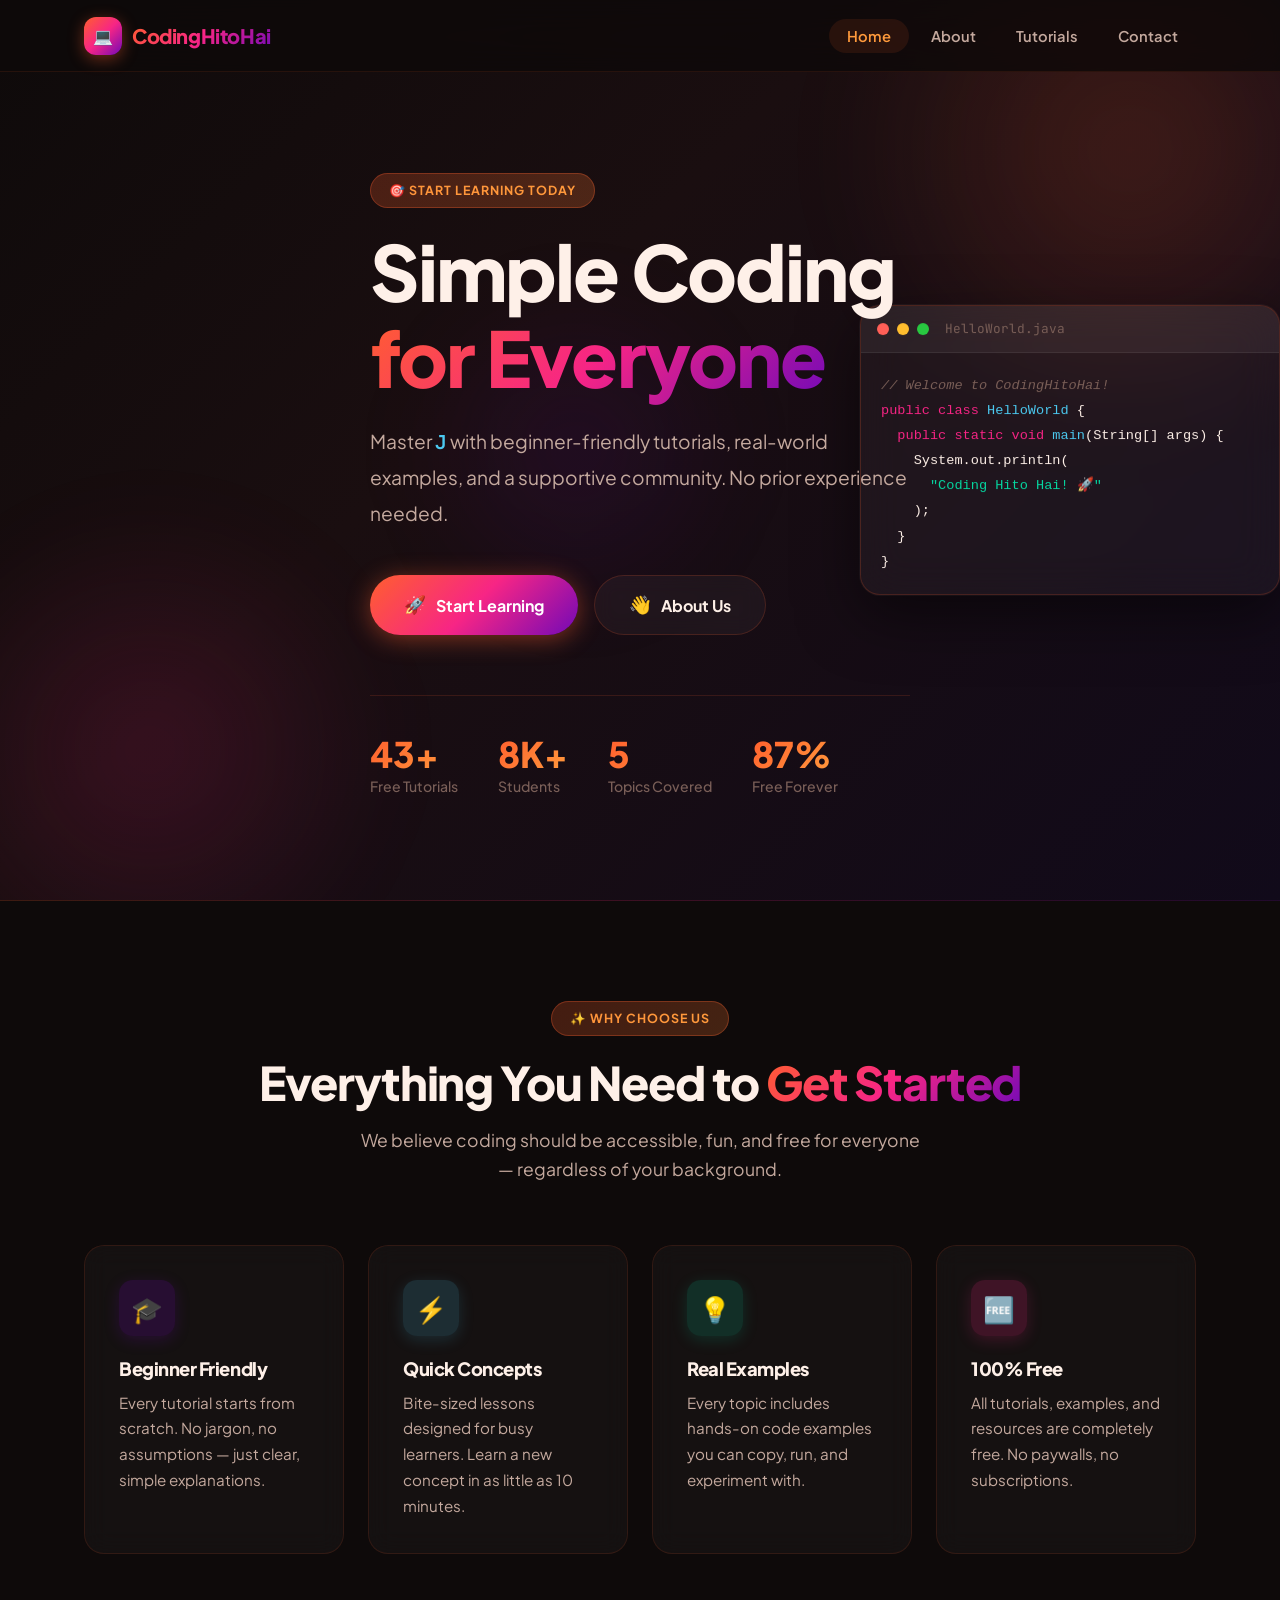
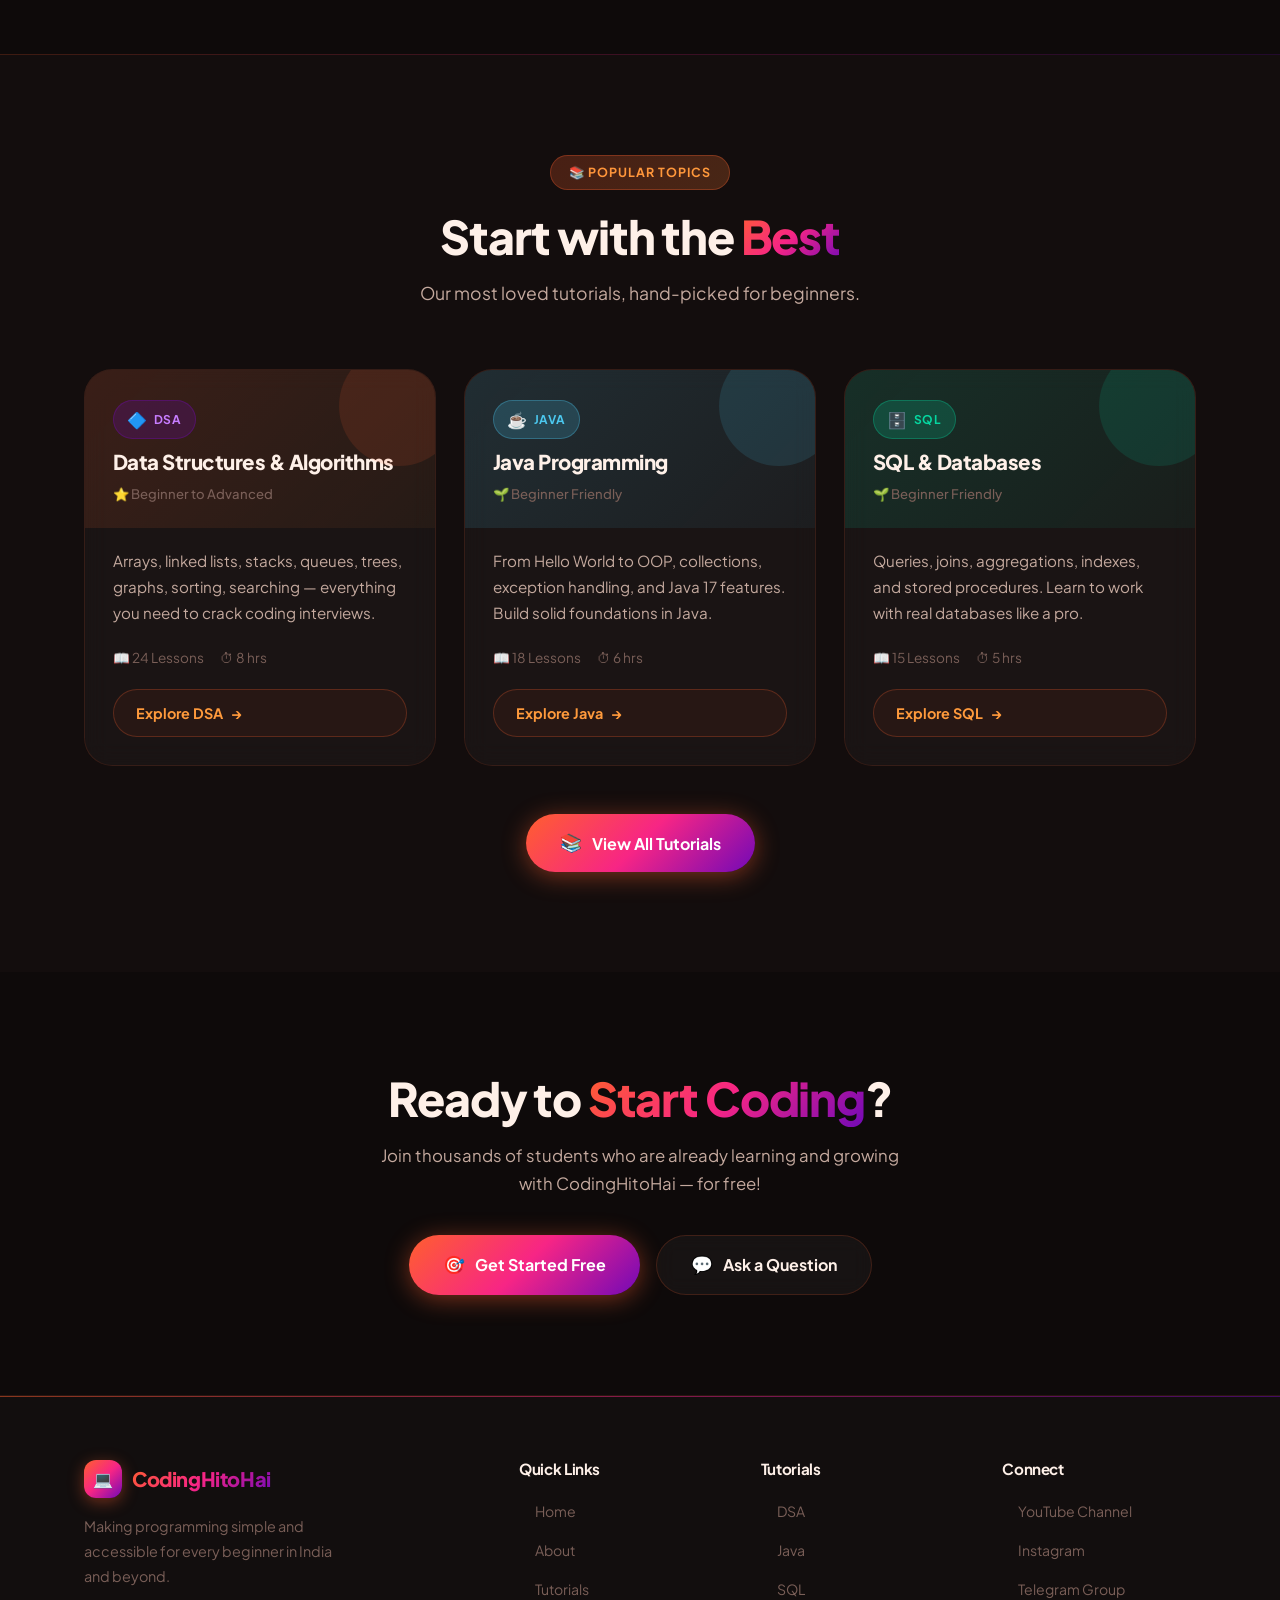
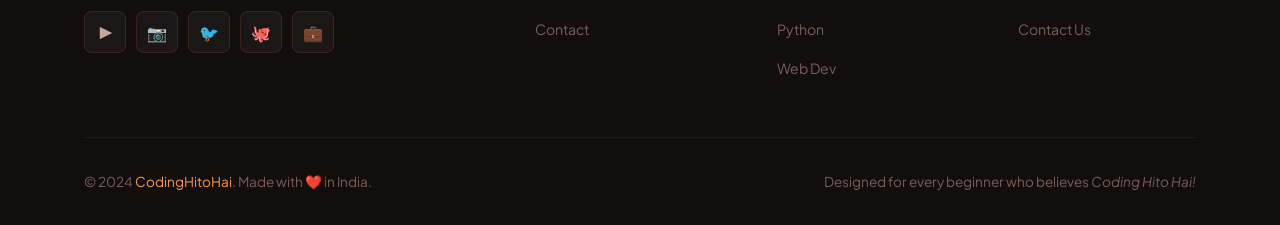
==== commit ff46dc6a: "✨ Complete website redesign - vibrant orange-rose theme, glassmorphism, new fonts" ====
--- a/index.html
+++ b/index.html
@@ -34,6 +34,7 @@
 
   <!-- ======= HERO ======= -->
   <section class="hero" id="hero" aria-label="Hero Section">
+    <div class="hero-orb-3" aria-hidden="true"></div>
     <div class="container">
       <div class="hero-content">
         <div class="badge" aria-hidden="true">🎯 Start Learning Today</div>
@@ -100,6 +101,8 @@
     </div>
   </section>
 
+  <div class="glow-divider"></div>
+
   <!-- ======= FEATURES ======= -->
   <section class="section-pad" id="features" aria-label="Features">
     <div class="container">
@@ -133,6 +136,8 @@
       </div>
     </div>
   </section>
+
+  <div class="glow-divider"></div>
 
   <!-- ======= POPULAR TUTORIALS PREVIEW ======= -->
   <section class="section-pad" id="popular" style="background: var(--bg-secondary);" aria-label="Popular Tutorials">
--- a/css/style.css
+++ b/css/style.css
@@ -1,53 +1,71 @@
 /* =============================================
-   CodingHitoHai - Main Stylesheet
+   CodingHitoHai - Premium Stylesheet v2.0
+   New Theme: Vibrant Coral-Rose-Orange Sunset
    ============================================= */
 
 /* --- Google Fonts Import --- */
-@import url('https://fonts.googleapis.com/css2?family=Inter:wght@300;400;500;600;700;800&family=Fira+Code:wght@400;500;600&display=swap');
+@import url('https://fonts.googleapis.com/css2?family=Plus+Jakarta+Sans:wght@300;400;500;600;700;800&family=JetBrains+Mono:wght@400;500;600&display=swap');
 
 /* --- CSS Custom Properties (Design Tokens) --- */
 :root {
-  --bg-primary: #0d0f1a;
-  --bg-secondary: #12172b;
-  --bg-card: #1a2035;
-  --bg-card-hover: #1f2845;
-  --bg-navbar: rgba(13, 15, 26, 0.92);
-
-  --accent-primary: #7c3aed;
-  --accent-secondary: #a855f7;
-  --accent-glow: rgba(124, 58, 237, 0.35);
-  --accent-cyan: #06b6d4;
-  --accent-pink: #ec4899;
-  --accent-green: #10b981;
-
-  --text-primary: #e2e8f0;
-  --text-secondary: #94a3b8;
-  --text-muted: #475569;
-
-  --border-color: rgba(124, 58, 237, 0.2);
-  --border-hover: rgba(124, 58, 237, 0.6);
-
-  --gradient-hero: linear-gradient(135deg, #0d0f1a 0%, #1a1040 50%, #0d1a2e 100%);
-  --gradient-accent: linear-gradient(135deg, #7c3aed, #a855f7, #06b6d4);
-  --gradient-card: linear-gradient(145deg, #1a2035, #1f2845);
-
-  --shadow-card: 0 4px 24px rgba(0, 0, 0, 0.4);
-  --shadow-card-hover: 0 12px 40px rgba(124, 58, 237, 0.25);
-  --shadow-btn: 0 4px 20px rgba(124, 58, 237, 0.4);
-  --shadow-btn-hover: 0 8px 32px rgba(124, 58, 237, 0.65);
-
-  --radius-sm: 8px;
-  --radius-md: 14px;
-  --radius-lg: 20px;
-  --radius-xl: 28px;
+  /* Backgrounds - Deep Warm Dark */
+  --bg-primary:   #0e0a0a;
+  --bg-secondary: #130d0d;
+  --bg-card:      rgba(255, 255, 255, 0.04);
+  --bg-card-hover: rgba(255, 255, 255, 0.08);
+  --bg-navbar:    rgba(14, 10, 10, 0.85);
+
+  /* Accent - Vibrant Coral → Orange → Rose */
+  --accent-primary:    #ff5f2e;
+  --accent-secondary:  #ff8c42;
+  --accent-tertiary:   #f72585;
+  --accent-orange:     #ff9a3c;
+  --accent-rose:       #f72585;
+  --accent-violet:     #7209b7;
+  --accent-cyan:       #4cc9f0;
+  --accent-green:      #06d6a0;
+  --accent-yellow:     #ffd166;
+
+  --accent-glow:       rgba(255, 95, 46, 0.4);
+  --accent-glow-rose:  rgba(247, 37, 133, 0.35);
+
+  /* Text */
+  --text-primary:   #fef0e8;
+  --text-secondary: #c4a99e;
+  --text-muted:     #7a5f58;
+
+  /* Borders */
+  --border-color: rgba(255, 95, 46, 0.18);
+  --border-hover: rgba(255, 95, 46, 0.55);
+
+  /* Gradients */
+  --gradient-hero:   linear-gradient(135deg, #0e0a0a 0%, #1a0e10 40%, #110a1a 100%);
+  --gradient-accent: linear-gradient(135deg, #ff5f2e, #f72585, #7209b7);
+  --gradient-warm:   linear-gradient(135deg, #ff5f2e, #ff9a3c);
+  --gradient-rose:   linear-gradient(135deg, #f72585, #7209b7);
+  --gradient-card:   linear-gradient(145deg, rgba(255,95,46,0.06), rgba(247,37,133,0.03));
+
+  /* Shadows */
+  --shadow-card:       0 4px 32px rgba(0, 0, 0, 0.5);
+  --shadow-card-hover: 0 16px 48px rgba(255, 95, 46, 0.22);
+  --shadow-btn:        0 4px 24px rgba(255, 95, 46, 0.45);
+  --shadow-btn-hover:  0 10px 40px rgba(255, 95, 46, 0.7);
+
+  /* Radii */
+  --radius-sm:   8px;
+  --radius-md:   14px;
+  --radius-lg:   20px;
+  --radius-xl:   28px;
   --radius-full: 9999px;
 
-  --transition-fast: 0.2s ease;
+  /* Transitions */
+  --transition-fast:   0.18s ease;
   --transition-smooth: 0.35s cubic-bezier(0.4, 0, 0.2, 1);
   --transition-bounce: 0.4s cubic-bezier(0.34, 1.56, 0.64, 1);
 
-  --font-sans: 'Inter', sans-serif;
-  --font-mono: 'Fira Code', monospace;
+  /* Typography */
+  --font-sans: 'Plus Jakarta Sans', sans-serif;
+  --font-mono: 'JetBrains Mono', monospace;
 
   --nav-height: 72px;
 }
@@ -66,14 +84,27 @@
   overflow-x: hidden;
 }
 
+/* Animated mesh background */
+body::before {
+  content: '';
+  position: fixed;
+  inset: 0;
+  background:
+    radial-gradient(ellipse 80% 50% at 20% 10%, rgba(255,95,46,0.07) 0%, transparent 70%),
+    radial-gradient(ellipse 60% 60% at 80% 80%, rgba(247,37,133,0.06) 0%, transparent 70%),
+    radial-gradient(ellipse 50% 40% at 50% 50%, rgba(114,9,183,0.05) 0%, transparent 70%);
+  pointer-events: none;
+  z-index: 0;
+}
+
 img { max-width: 100%; display: block; }
-a { text-decoration: none; color: inherit; }
+a  { text-decoration: none; color: inherit; }
 
 /* =============================================
    UTILITY CLASSES
    ============================================= */
-.container { max-width: 1140px; margin: 0 auto; padding: 0 24px; }
-.section-pad { padding: 96px 0; }
+.container   { max-width: 1160px; margin: 0 auto; padding: 0 24px; position: relative; z-index: 1; }
+.section-pad { padding: 100px 0; }
 .text-center { text-align: center; }
 .text-gradient {
   background: var(--gradient-accent);
@@ -86,30 +117,42 @@
 /* =============================================
    TYPOGRAPHY
    ============================================= */
-h1, h2, h3, h4, h5 { font-weight: 700; line-height: 1.2; letter-spacing: -0.02em; }
-h1 { font-size: clamp(2.4rem, 6vw, 4.2rem); }
-h2 { font-size: clamp(1.8rem, 4vw, 2.8rem); }
-h3 { font-size: 1.35rem; }
-p { color: var(--text-secondary); font-size: 1.05rem; }
-
-.section-title { margin-bottom: 16px; }
-.section-subtitle { font-size: 1.1rem; color: var(--text-secondary); max-width: 600px; margin: 0 auto 56px; }
+h1, h2, h3, h4, h5 { font-weight: 800; line-height: 1.15; letter-spacing: -0.025em; }
+h1 { font-size: clamp(2.4rem, 6vw, 4.4rem); }
+h2 { font-size: clamp(1.8rem, 4vw, 2.9rem); }
+h3 { font-size: 1.3rem; }
+p  { color: var(--text-secondary); font-size: 1.05rem; }
+
+.section-title    { margin-bottom: 16px; }
+.section-subtitle { font-size: 1.1rem; color: var(--text-secondary); max-width: 560px; margin: 0 auto 60px; }
 
 /* =============================================
    BADGE / TAG
    ============================================= */
 .badge {
-  display: inline-block;
-  padding: 6px 16px;
+  display: inline-flex;
+  align-items: center;
+  gap: 6px;
+  padding: 6px 18px;
   border-radius: var(--radius-full);
   font-size: 0.78rem;
-  font-weight: 600;
+  font-weight: 700;
   letter-spacing: 0.08em;
   text-transform: uppercase;
-  background: rgba(124, 58, 237, 0.15);
-  border: 1px solid var(--border-color);
-  color: var(--accent-secondary);
+  background: rgba(255, 95, 46, 0.12);
+  border: 1px solid rgba(255, 95, 46, 0.3);
+  color: var(--accent-orange);
   margin-bottom: 20px;
+  position: relative;
+}
+.badge::before {
+  content: '';
+  position: absolute;
+  inset: -1px;
+  border-radius: inherit;
+  background: var(--gradient-warm);
+  opacity: 0.12;
+  pointer-events: none;
 }
 
 /* =============================================
@@ -118,12 +161,12 @@
 .btn {
   display: inline-flex;
   align-items: center;
-  gap: 8px;
-  padding: 14px 32px;
+  gap: 10px;
+  padding: 14px 34px;
   border-radius: var(--radius-full);
   font-family: var(--font-sans);
   font-size: 1rem;
-  font-weight: 600;
+  font-weight: 700;
   cursor: pointer;
   border: none;
   transition: all var(--transition-smooth);
@@ -134,7 +177,7 @@
   content: '';
   position: absolute;
   inset: 0;
-  background: rgba(255,255,255,0.08);
+  background: rgba(255,255,255,0.1);
   opacity: 0;
   transition: opacity var(--transition-fast);
 }
@@ -146,20 +189,21 @@
   box-shadow: var(--shadow-btn);
 }
 .btn-primary:hover {
-  transform: translateY(-3px) scale(1.02);
+  transform: translateY(-3px) scale(1.03);
   box-shadow: var(--shadow-btn-hover);
 }
 .btn-primary:active { transform: translateY(0) scale(0.98); }
 
 .btn-outline {
-  background: transparent;
+  background: rgba(255,255,255,0.04);
   color: var(--text-primary);
   border: 1.5px solid var(--border-color);
+  backdrop-filter: blur(10px);
 }
 .btn-outline:hover {
   border-color: var(--accent-primary);
   color: var(--accent-secondary);
-  box-shadow: 0 0 16px var(--accent-glow);
+  box-shadow: 0 0 20px var(--accent-glow);
   transform: translateY(-2px);
 }
 
@@ -173,19 +217,20 @@
   top: 0; left: 0; right: 0;
   height: var(--nav-height);
   background: var(--bg-navbar);
-  backdrop-filter: blur(18px);
-  -webkit-backdrop-filter: blur(18px);
-  border-bottom: 1px solid rgba(124, 58, 237, 0.12);
+  backdrop-filter: blur(20px) saturate(180%);
+  -webkit-backdrop-filter: blur(20px) saturate(180%);
+  border-bottom: 1px solid rgba(255, 95, 46, 0.1);
   z-index: 1000;
   transition: background var(--transition-smooth);
 }
 .navbar.scrolled {
-  background: rgba(13, 15, 26, 0.97);
-  border-bottom-color: rgba(124, 58, 237, 0.22);
+  background: rgba(14, 10, 10, 0.97);
+  border-bottom-color: rgba(255, 95, 46, 0.2);
+  box-shadow: 0 4px 30px rgba(0,0,0,0.4);
 }
 
 .nav-container {
-  max-width: 1140px;
+  max-width: 1160px;
   margin: 0 auto;
   padding: 0 24px;
   height: 100%;
@@ -198,20 +243,27 @@
   display: flex;
   align-items: center;
   gap: 10px;
-  font-size: 1.3rem;
+  font-size: 1.25rem;
   font-weight: 800;
+  letter-spacing: -0.02em;
 }
 .nav-logo .logo-icon {
-  width: 36px; height: 36px;
+  width: 38px; height: 38px;
   background: var(--gradient-accent);
-  border-radius: 10px;
+  border-radius: 12px;
   display: flex;
   align-items: center;
   justify-content: center;
   font-size: 1rem;
   flex-shrink: 0;
-}
-.nav-logo span { background: var(--gradient-accent); -webkit-background-clip: text; -webkit-text-fill-color: transparent; background-clip: text; }
+  box-shadow: 0 4px 16px rgba(255,95,46,0.4);
+}
+.nav-logo span {
+  background: var(--gradient-accent);
+  -webkit-background-clip: text;
+  -webkit-text-fill-color: transparent;
+  background-clip: text;
+}
 
 .nav-links {
   display: flex;
@@ -220,18 +272,18 @@
   list-style: none;
 }
 .nav-links a {
-  padding: 8px 16px;
+  padding: 8px 18px;
   border-radius: var(--radius-full);
-  font-size: 0.95rem;
-  font-weight: 500;
+  font-size: 0.92rem;
+  font-weight: 600;
   color: var(--text-secondary);
   transition: all var(--transition-fast);
 }
 .nav-links a:hover, .nav-links a.active {
   color: var(--text-primary);
-  background: rgba(124, 58, 237, 0.12);
-}
-.nav-links a.active { color: var(--accent-secondary); }
+  background: rgba(255, 95, 46, 0.1);
+}
+.nav-links a.active { color: var(--accent-orange); }
 
 /* Hamburger */
 .nav-toggle {
@@ -241,6 +293,8 @@
   cursor: pointer;
   padding: 8px;
   border-radius: 8px;
+  background: none;
+  border: none;
   transition: background var(--transition-fast);
 }
 .nav-toggle:hover { background: rgba(255,255,255,0.06); }
@@ -272,25 +326,39 @@
   content: '';
   position: absolute;
   border-radius: 50%;
-  filter: blur(80px);
-  animation: orb-float 8s ease-in-out infinite alternate;
   pointer-events: none;
+  animation: orb-float 10s ease-in-out infinite alternate;
 }
 .hero::before {
+  width: 600px; height: 600px;
+  background: radial-gradient(circle, rgba(255,95,46,0.18) 0%, transparent 70%);
+  top: -150px; right: -150px;
+  filter: blur(40px);
+}
+.hero::after {
   width: 500px; height: 500px;
-  background: rgba(124, 58, 237, 0.18);
-  top: -100px; right: -100px;
-}
-.hero::after {
-  width: 400px; height: 400px;
-  background: rgba(6, 182, 212, 0.12);
-  bottom: -80px; left: -80px;
-  animation-delay: -4s;
+  background: radial-gradient(circle, rgba(247,37,133,0.14) 0%, transparent 70%);
+  bottom: -100px; left: -100px;
+  filter: blur(40px);
+  animation-delay: -5s;
+}
+
+/* Extra orb via pseudo element on hero container */
+.hero-orb-3 {
+  position: absolute;
+  width: 350px; height: 350px;
+  border-radius: 50%;
+  background: radial-gradient(circle, rgba(114,9,183,0.12) 0%, transparent 70%);
+  filter: blur(40px);
+  top: 50%; left: 45%;
+  transform: translate(-50%, -50%);
+  pointer-events: none;
+  animation: orb-float 14s ease-in-out infinite alternate-reverse;
 }
 
 @keyframes orb-float {
   from { transform: translate(0, 0) scale(1); }
-  to   { transform: translate(30px, 20px) scale(1.08); }
+  to   { transform: translate(40px, 30px) scale(1.12); }
 }
 
 .hero-content {
@@ -300,18 +368,18 @@
 }
 
 .hero-tagline {
-  font-size: clamp(2.6rem, 6vw, 4.4rem);
+  font-size: clamp(2.8rem, 6.5vw, 4.8rem);
   font-weight: 800;
-  line-height: 1.15;
+  line-height: 1.12;
   margin-bottom: 24px;
 }
 
 .hero-desc {
   font-size: 1.2rem;
   color: var(--text-secondary);
-  margin-bottom: 40px;
-  max-width: 560px;
-  line-height: 1.8;
+  margin-bottom: 44px;
+  max-width: 540px;
+  line-height: 1.85;
 }
 
 .hero-cta { display: flex; gap: 16px; flex-wrap: wrap; }
@@ -326,73 +394,76 @@
 }
 
 .code-window {
-  background: #0f1525;
-  border: 1px solid var(--border-color);
+  background: rgba(255,255,255,0.04);
+  backdrop-filter: blur(20px);
+  border: 1px solid rgba(255,95,46,0.2);
   border-radius: var(--radius-lg);
   overflow: hidden;
-  box-shadow: var(--shadow-card-hover);
+  box-shadow: 0 20px 60px rgba(0,0,0,0.5), 0 0 0 1px rgba(255,255,255,0.05);
   animation: float-window 6s ease-in-out infinite;
 }
 @keyframes float-window {
-  0%, 100% { transform: translateY(0px); }
-  50%       { transform: translateY(-12px); }
+  0%, 100% { transform: translateY(0px) rotate(-1deg); }
+  50%       { transform: translateY(-14px) rotate(-1deg); }
 }
 .code-window-bar {
-  background: #1a2035;
+  background: rgba(255,255,255,0.05);
   padding: 12px 16px;
   display: flex;
   align-items: center;
   gap: 8px;
+  border-bottom: 1px solid rgba(255,255,255,0.07);
 }
 .dot { width: 12px; height: 12px; border-radius: 50%; }
-.dot-red   { background: #ff5f57; }
-.dot-yellow{ background: #ffbd2e; }
-.dot-green { background: #28c840; }
+.dot-red    { background: #ff5f57; }
+.dot-yellow { background: #ffbd2e; }
+.dot-green  { background: #28c840; }
 .code-window-title { font-size: 0.8rem; color: var(--text-muted); margin-left: 8px; font-family: var(--font-mono); }
-.code-body { padding: 20px; font-family: var(--font-mono); font-size: 0.85rem; line-height: 1.8; }
-.code-line { display: block; }
-.c-keyword  { color: #a855f7; }
-.c-funcname { color: #06b6d4; }
-.c-string   { color: #10b981; }
-.c-comment  { color: #475569; }
-.c-number   { color: #f59e0b; }
-.c-bracket  { color: #e2e8f0; }
+.code-body { padding: 20px; font-family: var(--font-mono); font-size: 0.85rem; line-height: 1.85; }
+.code-line  { display: block; }
+.c-keyword  { color: #f72585; }
+.c-funcname { color: #4cc9f0; }
+.c-string   { color: #06d6a0; }
+.c-comment  { color: var(--text-muted); font-style: italic; }
+.c-number   { color: var(--accent-yellow); }
+.c-bracket  { color: #fef0e8; }
 
 /* Stats row */
 .hero-stats {
   display: flex;
   gap: 40px;
-  margin-top: 56px;
+  margin-top: 60px;
   padding-top: 40px;
-  border-top: 1px solid var(--border-color);
+  border-top: 1px solid rgba(255,95,46,0.15);
   flex-wrap: wrap;
 }
 .stat-item { text-align: left; }
 .stat-value {
-  font-size: 2rem;
+  font-size: 2.2rem;
   font-weight: 800;
-  background: var(--gradient-accent);
+  background: var(--gradient-warm);
   -webkit-background-clip: text;
   -webkit-text-fill-color: transparent;
   background-clip: text;
   line-height: 1;
 }
-.stat-label { font-size: 0.9rem; color: var(--text-muted); margin-top: 4px; }
+.stat-label { font-size: 0.88rem; color: var(--text-muted); margin-top: 4px; font-weight: 500; }
 
 /* =============================================
    FEATURES SECTION
    ============================================= */
 .features-grid {
   display: grid;
-  grid-template-columns: repeat(auto-fit, minmax(260px, 1fr));
+  grid-template-columns: repeat(auto-fit, minmax(250px, 1fr));
   gap: 24px;
 }
 
 .feature-card {
-  background: var(--gradient-card);
-  border: 1px solid var(--border-color);
+  background: rgba(255,255,255,0.03);
+  backdrop-filter: blur(12px);
+  border: 1px solid rgba(255,95,46,0.12);
   border-radius: var(--radius-lg);
-  padding: 32px;
+  padding: 34px;
   transition: all var(--transition-smooth);
   position: relative;
   overflow: hidden;
@@ -407,25 +478,41 @@
   transform-origin: left;
   transition: transform var(--transition-smooth);
 }
-.feature-card:hover { transform: translateY(-6px); border-color: var(--border-hover); box-shadow: var(--shadow-card-hover); }
+.feature-card::after {
+  content: '';
+  position: absolute;
+  inset: 0;
+  background: var(--gradient-accent);
+  opacity: 0;
+  transition: opacity var(--transition-smooth);
+  pointer-events: none;
+}
+.feature-card:hover {
+  transform: translateY(-8px);
+  border-color: rgba(255,95,46,0.3);
+  box-shadow: var(--shadow-card-hover);
+}
 .feature-card:hover::before { transform: scaleX(1); }
+.feature-card:hover::after  { opacity: 0.04; }
 
 .feature-icon {
-  width: 52px; height: 52px;
+  width: 56px; height: 56px;
   border-radius: var(--radius-md);
   display: flex;
   align-items: center;
   justify-content: center;
-  font-size: 1.5rem;
-  margin-bottom: 20px;
-}
-.feature-icon.purple { background: rgba(124, 58, 237, 0.18); }
-.feature-icon.cyan   { background: rgba(6, 182, 212, 0.18); }
-.feature-icon.green  { background: rgba(16, 185, 129, 0.18); }
-.feature-icon.pink   { background: rgba(236, 72, 153, 0.18); }
-
-.feature-card h3 { font-size: 1.15rem; margin-bottom: 10px; }
-.feature-card p  { font-size: 0.95rem; }
+  font-size: 1.6rem;
+  margin-bottom: 22px;
+  position: relative;
+  z-index: 1;
+}
+.feature-icon.purple { background: rgba(114,9,183,0.2);  box-shadow: 0 4px 16px rgba(114,9,183,0.2); }
+.feature-icon.cyan   { background: rgba(76,201,240,0.15); box-shadow: 0 4px 16px rgba(76,201,240,0.15); }
+.feature-icon.green  { background: rgba(6,214,160,0.15);  box-shadow: 0 4px 16px rgba(6,214,160,0.15); }
+.feature-icon.pink   { background: rgba(247,37,133,0.18); box-shadow: 0 4px 16px rgba(247,37,133,0.18); }
+
+.feature-card h3 { font-size: 1.15rem; margin-bottom: 10px; position: relative; z-index: 1; }
+.feature-card p  { font-size: 0.95rem; position: relative; z-index: 1; }
 
 /* =============================================
    TUTORIAL CARDS
@@ -437,72 +524,90 @@
 }
 
 .tutorial-card {
-  background: var(--gradient-card);
-  border: 1px solid var(--border-color);
-  border-radius: var(--radius-lg);
+  background: rgba(255,255,255,0.03);
+  backdrop-filter: blur(12px);
+  border: 1px solid rgba(255,95,46,0.12);
+  border-radius: var(--radius-xl);
   overflow: hidden;
   transition: all var(--transition-smooth);
   display: flex;
   flex-direction: column;
   cursor: pointer;
+  position: relative;
+}
+.tutorial-card::before {
+  content: '';
+  position: absolute;
+  inset: 0;
+  border-radius: inherit;
+  padding: 1px;
+  background: var(--gradient-accent);
+  -webkit-mask: linear-gradient(#fff 0 0) content-box, linear-gradient(#fff 0 0);
+  mask: linear-gradient(#fff 0 0) content-box, linear-gradient(#fff 0 0);
+  -webkit-mask-composite: xor;
+  mask-composite: exclude;
+  opacity: 0;
+  transition: opacity var(--transition-smooth);
+  pointer-events: none;
 }
 .tutorial-card:hover {
-  transform: translateY(-8px);
-  border-color: var(--border-hover);
-  box-shadow: var(--shadow-card-hover);
-}
+  transform: translateY(-10px) scale(1.01);
+  box-shadow: 0 24px 60px rgba(255,95,46,0.2);
+}
+.tutorial-card:hover::before { opacity: 1; }
 
 .tutorial-card-header {
-  padding: 28px 28px 20px;
+  padding: 30px 28px 22px;
   position: relative;
   overflow: hidden;
 }
 .tutorial-card-header::after {
   content: '';
   position: absolute;
-  right: -20px; top: -20px;
-  width: 100px; height: 100px;
+  right: -24px; top: -24px;
+  width: 120px; height: 120px;
   border-radius: 50%;
-  opacity: 0.1;
+  opacity: 0.12;
   transition: all var(--transition-smooth);
 }
-.tutorial-card:hover .tutorial-card-header::after { transform: scale(1.4); opacity: 0.15; }
-
-.card-dsa    .tutorial-card-header { background: linear-gradient(135deg, rgba(124,58,237,0.12), rgba(168,85,247,0.05)); }
-.card-dsa    .tutorial-card-header::after { background: #7c3aed; }
-.card-java   .tutorial-card-header { background: linear-gradient(135deg, rgba(6,182,212,0.12), rgba(6,182,212,0.05)); }
-.card-java   .tutorial-card-header::after { background: #06b6d4; }
-.card-sql    .tutorial-card-header { background: linear-gradient(135deg, rgba(16,185,129,0.12), rgba(16,185,129,0.05)); }
-.card-sql    .tutorial-card-header::after { background: #10b981; }
-.card-python .tutorial-card-header { background: linear-gradient(135deg, rgba(245,158,11,0.12), rgba(245,158,11,0.05)); }
-.card-python .tutorial-card-header::after { background: #f59e0b; }
-.card-web    .tutorial-card-header { background: linear-gradient(135deg, rgba(236,72,153,0.12), rgba(236,72,153,0.05)); }
-.card-web    .tutorial-card-header::after { background: #ec4899; }
-.card-cpp    .tutorial-card-header { background: linear-gradient(135deg, rgba(239,68,68,0.12), rgba(239,68,68,0.05)); }
-.card-cpp    .tutorial-card-header::after { background: #ef4444; }
+.tutorial-card:hover .tutorial-card-header::after { transform: scale(1.5); opacity: 0.2; }
+
+/* Card color variants - updated for new theme */
+.card-dsa    .tutorial-card-header { background: linear-gradient(135deg, rgba(255,95,46,0.14), rgba(255,154,60,0.05)); }
+.card-dsa    .tutorial-card-header::after { background: #ff5f2e; }
+.card-java   .tutorial-card-header { background: linear-gradient(135deg, rgba(76,201,240,0.14), rgba(76,201,240,0.05)); }
+.card-java   .tutorial-card-header::after { background: #4cc9f0; }
+.card-sql    .tutorial-card-header { background: linear-gradient(135deg, rgba(6,214,160,0.14), rgba(6,214,160,0.05)); }
+.card-sql    .tutorial-card-header::after { background: #06d6a0; }
+.card-python .tutorial-card-header { background: linear-gradient(135deg, rgba(255,209,102,0.14), rgba(255,209,102,0.05)); }
+.card-python .tutorial-card-header::after { background: #ffd166; }
+.card-web    .tutorial-card-header { background: linear-gradient(135deg, rgba(247,37,133,0.14), rgba(247,37,133,0.05)); }
+.card-web    .tutorial-card-header::after { background: #f72585; }
+.card-cpp    .tutorial-card-header { background: linear-gradient(135deg, rgba(114,9,183,0.14), rgba(114,9,183,0.05)); }
+.card-cpp    .tutorial-card-header::after { background: #7209b7; }
 
 .card-lang-badge {
   display: inline-flex;
   align-items: center;
   gap: 6px;
-  padding: 5px 12px;
+  padding: 5px 13px;
   border-radius: var(--radius-full);
   font-size: 0.75rem;
-  font-weight: 600;
+  font-weight: 700;
   text-transform: uppercase;
   letter-spacing: 0.06em;
   margin-bottom: 12px;
 }
-.badge-purple { background: rgba(124,58,237,0.2); color: #a855f7; border: 1px solid rgba(124,58,237,0.3); }
-.badge-cyan   { background: rgba(6,182,212,0.2);  color: #06b6d4; border: 1px solid rgba(6,182,212,0.3); }
-.badge-green  { background: rgba(16,185,129,0.2); color: #10b981; border: 1px solid rgba(16,185,129,0.3); }
-.badge-yellow { background: rgba(245,158,11,0.2); color: #f59e0b; border: 1px solid rgba(245,158,11,0.3); }
-.badge-pink   { background: rgba(236,72,153,0.2); color: #ec4899; border: 1px solid rgba(236,72,153,0.3); }
-.badge-red    { background: rgba(239,68,68,0.2);  color: #ef4444; border: 1px solid rgba(239,68,68,0.3); }
+.badge-purple { background: rgba(114,9,183,0.22);   color: #c77dff; border: 1px solid rgba(114,9,183,0.35); }
+.badge-cyan   { background: rgba(76,201,240,0.18);  color: #4cc9f0; border: 1px solid rgba(76,201,240,0.3); }
+.badge-green  { background: rgba(6,214,160,0.18);   color: #06d6a0; border: 1px solid rgba(6,214,160,0.3); }
+.badge-yellow { background: rgba(255,209,102,0.18); color: #ffd166; border: 1px solid rgba(255,209,102,0.3); }
+.badge-pink   { background: rgba(247,37,133,0.18);  color: #f72585; border: 1px solid rgba(247,37,133,0.3); }
+.badge-red    { background: rgba(255,95,46,0.18);   color: #ff5f2e; border: 1px solid rgba(255,95,46,0.3); }
 
 .card-lang-icon { font-size: 1rem; }
 
-.tutorial-card-header h3 { font-size: 1.3rem; margin-bottom: 4px; }
+.tutorial-card-header h3 { font-size: 1.28rem; margin-bottom: 4px; }
 .tutorial-card-header .card-level {
   font-size: 0.82rem;
   color: var(--text-muted);
@@ -528,36 +633,87 @@
 .card-meta-item { display: flex; align-items: center; gap: 5px; }
 
 .card-progress { margin-bottom: 20px; }
-.progress-label { display: flex; justify-content: space-between; font-size: 0.82rem; color: var(--text-muted); margin-bottom: 6px; }
-.progress-bar { height: 4px; background: rgba(255,255,255,0.06); border-radius: 2px; overflow: hidden; }
-.progress-fill { height: 100%; border-radius: 2px; transition: width 1s ease; }
-.fill-purple { background: linear-gradient(90deg, #7c3aed, #a855f7); }
-.fill-cyan   { background: linear-gradient(90deg, #06b6d4, #0ea5e9); }
-.fill-green  { background: linear-gradient(90deg, #10b981, #34d399); }
-.fill-yellow { background: linear-gradient(90deg, #f59e0b, #fbbf24); }
-.fill-pink   { background: linear-gradient(90deg, #ec4899, #f472b6); }
-.fill-red    { background: linear-gradient(90deg, #ef4444, #f87171); }
+.progress-label {
+  display: flex;
+  justify-content: space-between;
+  font-size: 0.82rem;
+  color: var(--text-muted);
+  margin-bottom: 7px;
+}
+.progress-bar {
+  height: 5px;
+  background: rgba(255,255,255,0.06);
+  border-radius: 3px;
+  overflow: hidden;
+}
+.progress-fill { height: 100%; border-radius: 3px; transition: width 1.2s cubic-bezier(0.4,0,0.2,1); }
+.fill-purple { background: linear-gradient(90deg, #7209b7, #c77dff); }
+.fill-cyan   { background: linear-gradient(90deg, #4cc9f0, #48cae4); }
+.fill-green  { background: linear-gradient(90deg, #06d6a0, #80ed99); }
+.fill-yellow { background: linear-gradient(90deg, #ffd166, #ffb347); }
+.fill-pink   { background: linear-gradient(90deg, #f72585, #ff6b6b); }
+.fill-red    { background: linear-gradient(90deg, #ff5f2e, #ff8c42); }
 
 .btn-card {
   display: inline-flex;
   align-items: center;
-  gap: 6px;
-  padding: 10px 20px;
+  gap: 8px;
+  padding: 11px 22px;
   border-radius: var(--radius-full);
   font-size: 0.9rem;
-  font-weight: 600;
-  border: 1.5px solid var(--border-color);
-  color: var(--text-secondary);
+  font-weight: 700;
+  border: 1.5px solid rgba(255,95,46,0.25);
+  color: var(--accent-orange);
   transition: all var(--transition-smooth);
   cursor: pointer;
-  background: transparent;
+  background: rgba(255,95,46,0.06);
+  font-family: var(--font-sans);
 }
 .btn-card:hover {
   border-color: var(--accent-primary);
-  color: var(--accent-secondary);
-  box-shadow: 0 0 14px var(--accent-glow);
-  transform: translateX(4px);
-}
+  background: rgba(255,95,46,0.14);
+  box-shadow: 0 0 20px var(--accent-glow);
+  transform: translateX(5px);
+}
+
+/* =============================================
+   FILTER BAR
+   ============================================= */
+.filter-bar {
+  display: flex;
+  flex-wrap: wrap;
+  gap: 10px;
+  margin-bottom: 52px;
+  justify-content: center;
+}
+.filter-btn {
+  padding: 9px 24px;
+  border-radius: var(--radius-full);
+  font-size: 0.88rem;
+  font-weight: 600;
+  border: 1.5px solid rgba(255,95,46,0.18);
+  background: rgba(255,255,255,0.03);
+  color: var(--text-secondary);
+  cursor: pointer;
+  transition: all var(--transition-smooth);
+  font-family: var(--font-sans);
+  backdrop-filter: blur(8px);
+}
+.filter-btn:hover, .filter-btn.active {
+  background: rgba(255,95,46,0.15);
+  border-color: var(--accent-primary);
+  color: var(--accent-orange);
+  box-shadow: 0 0 16px rgba(255,95,46,0.2);
+}
+.filter-btn.active {
+  background: var(--gradient-warm);
+  border-color: transparent;
+  color: #fff;
+  box-shadow: 0 4px 20px rgba(255,95,46,0.4);
+}
+
+.tutorial-card { opacity: 1; transition: opacity 0.3s ease, transform 0.3s ease; }
+.tutorial-card.hidden { opacity: 0; pointer-events: none; transform: scale(0.95); display: none; }
 
 /* =============================================
    ABOUT SECTION
@@ -565,27 +721,26 @@
 .about-grid {
   display: grid;
   grid-template-columns: 1fr 1fr;
-  gap: 64px;
-  align-items: center;
-}
-
-.about-image-wrap {
-  position: relative;
-}
+  gap: 72px;
+  align-items: center;
+}
+
+.about-image-wrap { position: relative; }
 .about-avatar {
   width: 100%;
   max-width: 380px;
   border-radius: var(--radius-xl);
-  border: 2px solid var(--border-color);
-  box-shadow: var(--shadow-card);
+  border: 1px solid rgba(255,95,46,0.2);
+  box-shadow: 0 20px 60px rgba(0,0,0,0.4);
   display: flex;
   flex-direction: column;
   overflow: hidden;
-  background: var(--gradient-card);
+  background: rgba(255,255,255,0.03);
+  backdrop-filter: blur(16px);
 }
 .about-avatar-top {
-  height: 180px;
-  background: linear-gradient(135deg, #1a0d3f 0%, #0d1a2e 100%);
+  height: 190px;
+  background: linear-gradient(135deg, rgba(255,95,46,0.2) 0%, rgba(247,37,133,0.15) 50%, rgba(114,9,183,0.1) 100%);
   display: flex;
   align-items: center;
   justify-content: center;
@@ -596,41 +751,42 @@
 .about-avatar-top::before {
   content: '';
   position: absolute;
-  width: 160px; height: 160px;
+  width: 180px; height: 180px;
   border-radius: 50%;
-  background: rgba(124,58,237,0.15);
-  filter: blur(30px);
-}
-.about-avatar-body { padding: 24px; }
+  background: rgba(255,95,46,0.2);
+  filter: blur(40px);
+}
+.about-avatar-body { padding: 26px; }
 .about-avatar-body h3 { font-size: 1.25rem; margin-bottom: 4px; }
-.about-avatar-body .role { font-size: 0.9rem; color: var(--accent-secondary); font-weight: 500; }
-.about-avatar-body .bio { font-size: 0.88rem; color: var(--text-muted); margin-top: 10px; }
+.about-avatar-body .role { font-size: 0.9rem; color: var(--accent-orange); font-weight: 600; }
+.about-avatar-body .bio  { font-size: 0.88rem; color: var(--text-muted); margin-top: 10px; }
 
 .floating-badge {
   position: absolute;
-  background: var(--bg-card);
-  border: 1px solid var(--border-color);
+  background: rgba(14,10,10,0.85);
+  backdrop-filter: blur(16px);
+  border: 1px solid rgba(255,95,46,0.25);
   border-radius: var(--radius-md);
   padding: 10px 14px;
   display: flex;
   align-items: center;
   gap: 8px;
   font-size: 0.82rem;
-  font-weight: 500;
-  box-shadow: var(--shadow-card);
+  font-weight: 600;
+  box-shadow: 0 8px 32px rgba(0,0,0,0.4);
   animation: float-badge 4s ease-in-out infinite;
 }
 .floating-badge.badge-1 { top: -20px; right: -20px; animation-delay: 0s; }
 .floating-badge.badge-2 { bottom: -20px; left: -20px; animation-delay: -2s; }
 @keyframes float-badge {
   0%, 100% { transform: translateY(0); }
-  50%       { transform: translateY(-8px); }
+  50%       { transform: translateY(-10px); }
 }
 .floating-badge .badge-icon { font-size: 1.2rem; }
 
 .about-content .badge { margin-bottom: 16px; }
-.about-content h2 { margin-bottom: 20px; }
-.about-content p { margin-bottom: 20px; font-size: 1rem; }
+.about-content h2     { margin-bottom: 20px; }
+.about-content p      { margin-bottom: 20px; font-size: 1rem; }
 
 .about-tags {
   display: flex;
@@ -639,16 +795,20 @@
   margin: 24px 0;
 }
 .about-tag {
-  padding: 6px 14px;
+  padding: 7px 16px;
   border-radius: var(--radius-full);
   font-size: 0.85rem;
-  font-weight: 500;
-  background: rgba(124,58,237,0.1);
-  border: 1px solid var(--border-color);
+  font-weight: 600;
+  background: rgba(255,95,46,0.08);
+  border: 1px solid rgba(255,95,46,0.18);
   color: var(--text-secondary);
   transition: all var(--transition-fast);
 }
-.about-tag:hover { background: rgba(124,58,237,0.2); color: var(--accent-secondary); border-color: var(--border-hover); }
+.about-tag:hover {
+  background: rgba(255,95,46,0.18);
+  color: var(--accent-orange);
+  border-color: var(--accent-primary);
+}
 
 /* =============================================
    CONTACT SECTION
@@ -656,11 +816,11 @@
 .contact-wrapper {
   display: grid;
   grid-template-columns: 1fr 1.4fr;
-  gap: 56px;
+  gap: 60px;
   align-items: start;
 }
 
-.contact-info h2 { margin-bottom: 16px; }
+.contact-info h2   { margin-bottom: 16px; }
 .contact-info .lead { font-size: 1.05rem; color: var(--text-secondary); margin-bottom: 40px; }
 
 .contact-links { display: flex; flex-direction: column; gap: 16px; }
@@ -670,13 +830,19 @@
   gap: 16px;
   padding: 18px 20px;
   border-radius: var(--radius-md);
-  background: var(--bg-card);
-  border: 1px solid var(--border-color);
+  background: rgba(255,255,255,0.03);
+  backdrop-filter: blur(10px);
+  border: 1px solid rgba(255,95,46,0.14);
   transition: all var(--transition-smooth);
 }
-.contact-link:hover { border-color: var(--border-hover); transform: translateX(6px); box-shadow: var(--shadow-card-hover); }
+.contact-link:hover {
+  border-color: rgba(255,95,46,0.4);
+  transform: translateX(8px);
+  box-shadow: 0 8px 32px rgba(255,95,46,0.15);
+  background: rgba(255,95,46,0.06);
+}
 .contact-link-icon {
-  width: 44px; height: 44px;
+  width: 46px; height: 46px;
   border-radius: var(--radius-sm);
   display: flex;
   align-items: center;
@@ -684,26 +850,28 @@
   font-size: 1.2rem;
   flex-shrink: 0;
 }
-.ci-purple { background: rgba(124,58,237,0.15); }
-.ci-cyan   { background: rgba(6,182,212,0.15); }
-.ci-green  { background: rgba(16,185,129,0.15); }
+.ci-purple { background: rgba(114,9,183,0.2);  }
+.ci-cyan   { background: rgba(76,201,240,0.18); }
+.ci-green  { background: rgba(6,214,160,0.18);  }
 .contact-link-text .link-label { font-size: 0.78rem; color: var(--text-muted); font-weight: 500; }
-.contact-link-text .link-value { font-size: 0.95rem; font-weight: 600; }
+.contact-link-text .link-value { font-size: 0.95rem; font-weight: 700; }
 
 /* Form */
 .contact-form-card {
-  background: var(--gradient-card);
-  border: 1px solid var(--border-color);
+  background: rgba(255,255,255,0.03);
+  backdrop-filter: blur(16px);
+  border: 1px solid rgba(255,95,46,0.15);
   border-radius: var(--radius-xl);
-  padding: 40px;
-}
-.form-title { font-size: 1.4rem; margin-bottom: 28px; }
+  padding: 42px;
+  box-shadow: 0 20px 60px rgba(0,0,0,0.3);
+}
+.form-title { font-size: 1.4rem; margin-bottom: 30px; }
 
 .form-group { margin-bottom: 22px; }
 .form-group label {
   display: block;
   font-size: 0.9rem;
-  font-weight: 500;
+  font-weight: 600;
   color: var(--text-secondary);
   margin-bottom: 8px;
 }
@@ -721,8 +889,8 @@
 }
 .form-control:focus {
   border-color: var(--accent-primary);
-  background: rgba(124,58,237,0.05);
-  box-shadow: 0 0 0 3px var(--accent-glow);
+  background: rgba(255,95,46,0.04);
+  box-shadow: 0 0 0 3px rgba(255,95,46,0.15);
 }
 .form-control::placeholder { color: var(--text-muted); }
 
@@ -737,15 +905,24 @@
 }
 .success-icon { font-size: 3rem; margin-bottom: 12px; }
 .form-success h3 { margin-bottom: 8px; }
-.form-success p { font-size: 0.95rem; }
+.form-success p  { font-size: 0.95rem; }
 
 /* =============================================
    FOOTER
    ============================================= */
 .footer {
-  background: var(--bg-secondary);
-  border-top: 1px solid var(--border-color);
+  background: rgba(255,255,255,0.02);
+  border-top: 1px solid rgba(255,95,46,0.1);
   padding: 64px 0 32px;
+  position: relative;
+}
+.footer::before {
+  content: '';
+  position: absolute;
+  top: 0; left: 0; right: 0;
+  height: 1px;
+  background: var(--gradient-accent);
+  opacity: 0.5;
 }
 
 .footer-grid {
@@ -756,14 +933,14 @@
 }
 
 .footer-brand .nav-logo { margin-bottom: 16px; }
-.footer-brand p { font-size: 0.9rem; color: var(--text-muted); max-width: 260px; line-height: 1.7; }
-
-.social-links { display: flex; gap: 10px; margin-top: 20px; }
+.footer-brand p { font-size: 0.9rem; color: var(--text-muted); max-width: 260px; line-height: 1.75; }
+
+.social-links { display: flex; gap: 10px; margin-top: 22px; }
 .social-btn {
-  width: 40px; height: 40px;
+  width: 42px; height: 42px;
   border-radius: var(--radius-sm);
-  background: rgba(255,255,255,0.05);
-  border: 1px solid var(--border-color);
+  background: rgba(255,255,255,0.04);
+  border: 1px solid rgba(255,95,46,0.15);
   display: flex;
   align-items: center;
   justify-content: center;
@@ -773,14 +950,15 @@
   cursor: pointer;
 }
 .social-btn:hover {
-  background: rgba(124,58,237,0.15);
-  border-color: var(--border-hover);
-  color: var(--accent-secondary);
-  transform: translateY(-3px);
-}
-
-.footer-col h4 { font-size: 0.95rem; font-weight: 600; margin-bottom: 20px; color: var(--text-primary); }
-.footer-links { list-style: none; display: flex; flex-direction: column; gap: 12px; }
+  background: rgba(255,95,46,0.15);
+  border-color: var(--accent-primary);
+  color: var(--accent-orange);
+  transform: translateY(-4px);
+  box-shadow: 0 8px 20px rgba(255,95,46,0.25);
+}
+
+.footer-col h4 { font-size: 0.95rem; font-weight: 700; margin-bottom: 20px; color: var(--text-primary); }
+.footer-links  { list-style: none; display: flex; flex-direction: column; gap: 12px; }
 .footer-links a {
   font-size: 0.88rem;
   color: var(--text-muted);
@@ -789,7 +967,7 @@
   align-items: center;
   gap: 6px;
 }
-.footer-links a:hover { color: var(--accent-secondary); transform: translateX(4px); }
+.footer-links a:hover { color: var(--accent-orange); transform: translateX(5px); }
 .footer-links a::before { content: '→'; opacity: 0; transition: opacity var(--transition-fast); }
 .footer-links a:hover::before { opacity: 1; }
 
@@ -803,7 +981,7 @@
   gap: 16px;
 }
 .footer-bottom p { font-size: 0.85rem; color: var(--text-muted); }
-.footer-bottom p a { color: var(--accent-secondary); }
+.footer-bottom p a { color: var(--accent-orange); }
 .footer-bottom p a:hover { text-decoration: underline; }
 
 /* =============================================
@@ -811,20 +989,20 @@
    ============================================= */
 .reveal {
   opacity: 0;
-  transform: translateY(32px);
-  transition: opacity 0.7s ease, transform 0.7s ease;
+  transform: translateY(36px);
+  transition: opacity 0.75s ease, transform 0.75s ease;
 }
 .reveal.visible { opacity: 1; transform: translateY(0); }
 .reveal-delay-1 { transition-delay: 0.1s; }
-.reveal-delay-2 { transition-delay: 0.2s; }
-.reveal-delay-3 { transition-delay: 0.3s; }
-.reveal-delay-4 { transition-delay: 0.4s; }
+.reveal-delay-2 { transition-delay: 0.22s; }
+.reveal-delay-3 { transition-delay: 0.34s; }
+.reveal-delay-4 { transition-delay: 0.46s; }
 
 /* =============================================
    PAGE HERO (inner pages)
    ============================================= */
 .page-hero {
-  padding: 140px 0 80px;
+  padding: 150px 0 90px;
   background: var(--gradient-hero);
   position: relative;
   overflow: hidden;
@@ -833,17 +1011,27 @@
 .page-hero::before {
   content: '';
   position: absolute;
-  width: 600px; height: 600px;
+  width: 700px; height: 700px;
   border-radius: 50%;
-  background: rgba(124,58,237,0.1);
-  filter: blur(80px);
+  background: radial-gradient(circle, rgba(255,95,46,0.12) 0%, transparent 70%);
+  filter: blur(60px);
   top: 50%; left: 50%;
   transform: translate(-50%, -50%);
   pointer-events: none;
 }
+.page-hero::after {
+  content: '';
+  position: absolute;
+  width: 400px; height: 400px;
+  border-radius: 50%;
+  background: radial-gradient(circle, rgba(247,37,133,0.08) 0%, transparent 70%);
+  filter: blur(60px);
+  bottom: -100px; right: 10%;
+  pointer-events: none;
+}
 .page-hero-content { position: relative; z-index: 2; }
 .page-hero h1 { margin-bottom: 16px; }
-.page-hero p { font-size: 1.15rem; color: var(--text-secondary); max-width: 520px; margin: 0 auto; }
+.page-hero p  { font-size: 1.15rem; color: var(--text-secondary); max-width: 520px; margin: 0 auto; }
 
 /* =============================================
    TOAST NOTIFICATION
@@ -852,29 +1040,40 @@
   position: fixed;
   bottom: 32px;
   right: 32px;
-  background: var(--bg-card);
-  border: 1px solid var(--accent-primary);
+  background: rgba(14,10,10,0.95);
+  backdrop-filter: blur(20px);
+  border: 1px solid rgba(255,95,46,0.4);
   border-radius: var(--radius-md);
   padding: 16px 22px;
   display: flex;
   align-items: center;
   gap: 12px;
   font-size: 0.95rem;
-  font-weight: 500;
-  box-shadow: var(--shadow-card-hover);
+  font-weight: 600;
+  box-shadow: 0 8px 40px rgba(255,95,46,0.25);
   transform: translateX(120%);
   transition: transform var(--transition-bounce);
   z-index: 9999;
   max-width: 320px;
 }
-.toast.show { transform: translateX(0); }
-.toast-icon { font-size: 1.3rem; flex-shrink: 0; }
+.toast.show    { transform: translateX(0); }
+.toast-icon    { font-size: 1.3rem; flex-shrink: 0; }
+
+/* =============================================
+   GLOW DIVIDERS
+   ============================================= */
+.glow-divider {
+  height: 1px;
+  background: var(--gradient-accent);
+  opacity: 0.2;
+  margin: 0;
+}
 
 /* =============================================
    RESPONSIVE
    ============================================= */
 @media (min-width: 1024px) {
-  .hero-visual { display: block; }
+  .hero-visual  { display: block; }
   .hero-content { max-width: 580px; }
 }
 
@@ -882,8 +1081,9 @@
   .nav-links {
     position: fixed;
     top: var(--nav-height); left: 0; right: 0;
-    background: var(--bg-primary);
-    border-top: 1px solid var(--border-color);
+    background: rgba(14,10,10,0.97);
+    backdrop-filter: blur(24px);
+    border-top: 1px solid rgba(255,95,46,0.12);
     flex-direction: column;
     padding: 24px;
     gap: 8px;
@@ -893,11 +1093,11 @@
     z-index: 999;
   }
   .nav-links.open { transform: translateY(0); opacity: 1; }
-  .nav-links a { padding: 12px 16px; width: 100%; border-radius: var(--radius-md); }
-  .nav-toggle { display: flex; }
-
-  .about-grid { grid-template-columns: 1fr; }
-  .about-image-wrap { max-width: 380px; margin: 0 auto; }
+  .nav-links a    { padding: 12px 16px; width: 100%; border-radius: var(--radius-md); }
+  .nav-toggle     { display: flex; }
+
+  .about-grid      { grid-template-columns: 1fr; }
+  .about-image-wrap{ max-width: 380px; margin: 0 auto; }
 
   .contact-wrapper { grid-template-columns: 1fr; }
 
@@ -910,9 +1110,10 @@
 
 @media (max-width: 480px) {
   .section-pad { padding: 64px 0; }
-  .footer-grid { grid-template-columns: 1fr; }
-  .footer-bottom { flex-direction: column; text-align: center; }
+  .footer-grid  { grid-template-columns: 1fr; }
+  .footer-bottom{ flex-direction: column; text-align: center; }
   .contact-form-card { padding: 24px; }
-  .hero-cta { flex-direction: column; }
-  .btn { justify-content: center; }
-}
+  .hero-cta     { flex-direction: column; }
+  .btn          { justify-content: center; }
+  .hero-stats   { gap: 20px; }
+}
